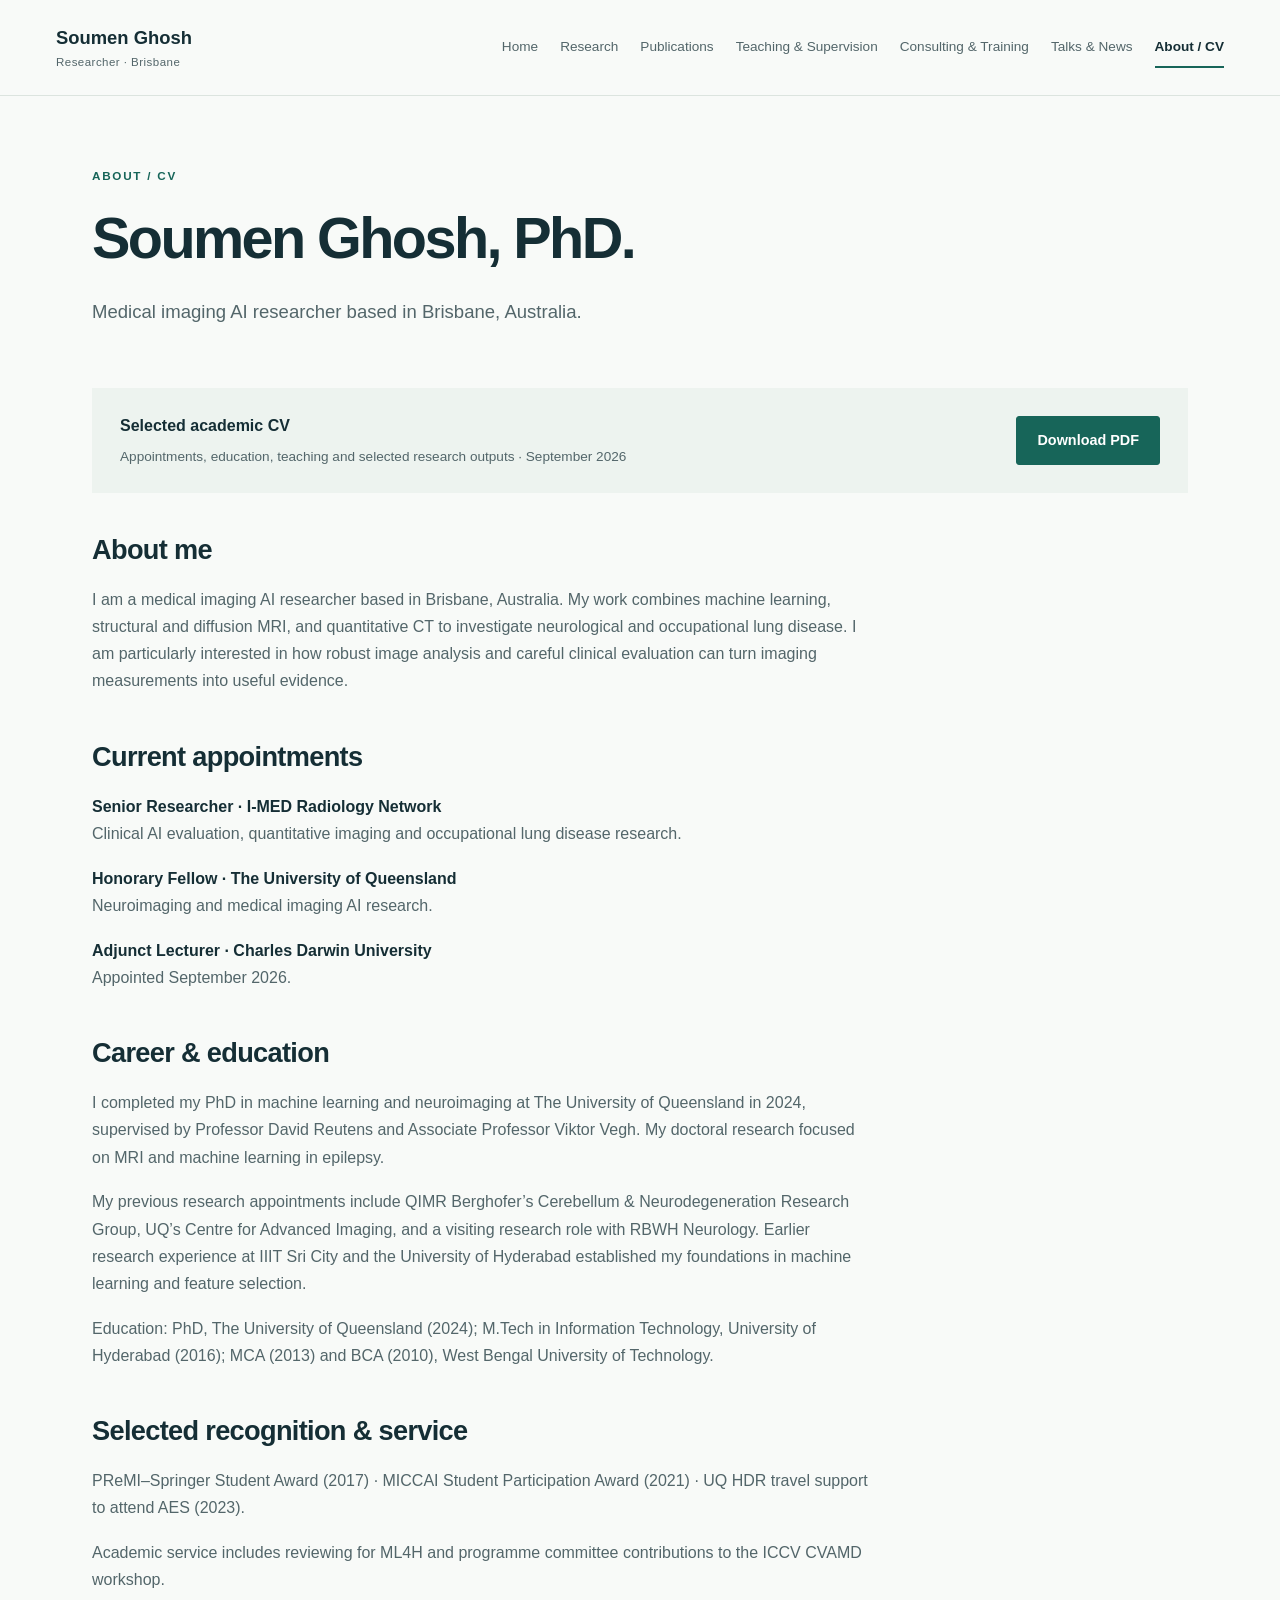
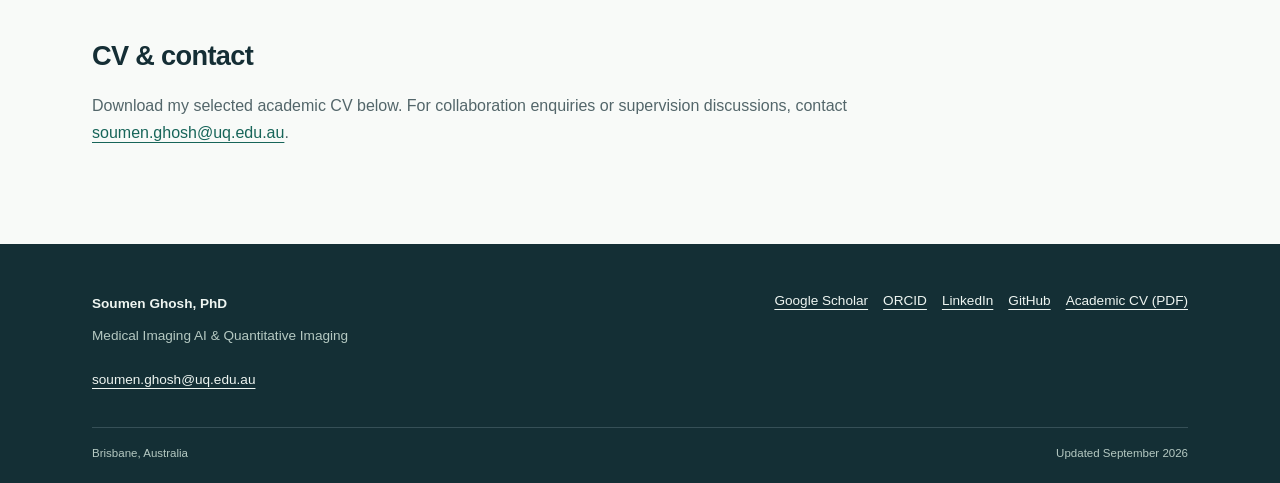
==== about.html @ dd14fb52 "Add consulting and training page with Clinical AI course enquiries" ====
<!doctype html><html lang="en"><head><meta charset="utf-8"><meta name="viewport" content="width=device-width,initial-scale=1"><title>About / CV | Soumen Ghosh</title><meta name="description" content="Biography, academic appointments, education and downloadable CV for Soumen Ghosh."><meta name="theme-color" content="#123c43"><meta property="og:title" content="About / CV | Soumen Ghosh"><meta property="og:description" content="Biography, academic appointments, education and downloadable CV for Soumen Ghosh."><meta property="og:type" content="website"><link rel="icon" href="assets/favicon.svg" type="image/svg+xml"><link rel="stylesheet" href="assets/site.css"><script src="assets/site.js" defer></script></head><body><a class="skip" href="#main">Skip to content</a><header class="site-header"><div class="nav-wrap"><a class="wordmark" href="index.html">Soumen Ghosh<span>Researcher · Brisbane</span></a><button class="menu-toggle" aria-expanded="false" aria-controls="navigation">Menu <span aria-hidden="true">☰</span></button><nav id="navigation" aria-label="Main navigation"><a href="index.html">Home</a><a href="research.html">Research</a><a href="publications.html">Publications</a><a href="teaching.html">Teaching & Supervision</a><a href="consulting.html">Consulting & Training</a><a href="news.html">Talks & News</a><a href="about.html" aria-current="page">About / CV</a></nav></div></header><main id="main"><div class="page-heading"><p class="eyebrow">About / CV</p><h1>Soumen Ghosh, PhD.</h1><p class="lede">Medical imaging AI researcher based in Brisbane, Australia.</p></div><div class="cv-banner"><div><strong>Selected academic CV</strong><p>Appointments, education, teaching and selected research outputs · September 2026</p></div><a class="button primary" href="assets/Soumen_Ghosh_CV.pdf">Download PDF</a></div><div class="prose standalone"><h2>About me</h2>
<p>I am a medical imaging AI researcher based in Brisbane, Australia. My work combines machine learning, structural and diffusion MRI, and quantitative CT to investigate neurological and occupational lung disease. I am particularly interested in how robust image analysis and careful clinical evaluation can turn imaging measurements into useful evidence.</p>
<h2>Current appointments</h2>
<p><strong>Senior Researcher · I-MED Radiology Network</strong><br>Clinical AI evaluation, quantitative imaging and occupational lung disease research.</p>
<p><strong>Honorary Fellow · The University of Queensland</strong><br>Neuroimaging and medical imaging AI research.</p>
<p><strong>Adjunct Lecturer · Charles Darwin University</strong><br>Appointed September 2026.</p>
<h2>Career &amp; education</h2>
<p>I completed my PhD in machine learning and neuroimaging at The University of Queensland in 2024, supervised by Professor David Reutens and Associate Professor Viktor Vegh. My doctoral research focused on MRI and machine learning in epilepsy.</p>
<p>My previous research appointments include QIMR Berghofer’s Cerebellum &amp; Neurodegeneration Research Group, UQ’s Centre for Advanced Imaging, and a visiting research role with RBWH Neurology. Earlier research experience at IIIT Sri City and the University of Hyderabad established my foundations in machine learning and feature selection.</p>
<p>Education: PhD, The University of Queensland (2024); M.Tech in Information Technology, University of Hyderabad (2016); MCA (2013) and BCA (2010), West Bengal University of Technology.</p>
<h2>Selected recognition &amp; service</h2>
<p>PReMI–Springer Student Award (2017) · MICCAI Student Participation Award (2021) · UQ HDR travel support to attend AES (2023).</p>
<p>Academic service includes reviewing for ML4H and programme committee contributions to the ICCV CVAMD workshop.</p>
<h2>CV &amp; contact</h2>
<p>Download my selected academic CV below. For collaboration enquiries or supervision discussions, contact <a class="" href="mailto:soumen.ghosh@uq.edu.au">soumen.ghosh@uq.edu.au</a>.</p>
</div></main><footer><div class="footer-inner"><div><a class="wordmark" href="index.html">Soumen Ghosh, PhD</a><p>Medical Imaging AI &amp; Quantitative Imaging</p><a href="mailto:soumen.ghosh@uq.edu.au">soumen.ghosh@uq.edu.au</a></div><div class="footer-links"><a class="" href="https://scholar.google.co.in/citations?user=yuB4f7IAAAAJ&amp;hl=en">Google Scholar</a><a class="" href="https://orcid.org/0000-0002-8360-5309">ORCID</a><a class="" href="https://www.linkedin.com/in/soumen-ghosh-aaa58ba4/">LinkedIn</a><a class="" href="https://github.com/soumenca">GitHub</a><a href="assets/Soumen_Ghosh_CV.pdf">Academic CV (PDF)</a></div></div><div class="footer-bottom">Brisbane, Australia<span>Updated September 2026</span></div></footer></body></html>
---- assets/site.css ----
:root{--ink:#152e35;--muted:#53666a;--teal:#176559;--paper:#f8faf8;--line:#dce4df;--tint:#edf3ef}*{box-sizing:border-box}html{scroll-behavior:smooth;scroll-padding-top:115px}body{margin:0;font:16px/1.7 -apple-system,BlinkMacSystemFont,"Segoe UI",Arial,sans-serif;color:var(--ink);background:var(--paper)}a{color:var(--teal);text-underline-offset:4px}a:hover{color:#0a4039}button,input,select{font:inherit}h1,h2,h3,p{margin-top:0}h1{font-size:clamp(2.5rem,4.5vw,4.25rem);font-weight:650;letter-spacing:-.045em;line-height:1.12;margin-bottom:26px}h2{font-size:clamp(1.55rem,2.7vw,2.35rem);letter-spacing:-.025em;line-height:1.22;font-weight:600}h3{font-size:1.2rem;line-height:1.4;font-weight:600}p{margin-bottom:1.1rem}.skip{position:absolute;left:16px;top:-100px;background:white;padding:12px;z-index:20}.skip:focus{top:8px}:focus-visible{outline:3px solid #b56a22;outline-offset:5px}.site-header{background:rgba(248,250,248,.98);border-bottom:1px solid var(--line);position:sticky;top:0;z-index:10}.nav-wrap{max-width:1240px;margin:auto;padding:22px 36px;display:flex;align-items:center;justify-content:space-between;gap:24px}.wordmark{text-decoration:none;color:var(--ink);font-weight:650;font-size:1.15rem;white-space:nowrap}.wordmark span{display:block;font-size:.72rem;letter-spacing:.04em;font-weight:400;color:var(--muted)}nav{display:flex;gap:22px}nav a{font-size:.85rem;text-decoration:none;color:var(--muted);padding:8px 0}nav a[aria-current]{color:var(--ink);border-bottom:2px solid var(--teal);font-weight:650}.menu-toggle{display:none}main{max-width:1168px;margin:auto;padding:0 36px}.hero{display:grid;grid-template-columns:minmax(0,1fr) 240px;gap:70px;align-items:center;padding:85px 0 64px}.hero h1{font-size:clamp(2.5rem,4.1vw,3.75rem)}.hero h1 span{color:var(--teal)}.eyebrow{text-transform:uppercase;letter-spacing:.15em;font-size:.73rem;font-weight:650;color:var(--teal);margin-bottom:20px}.lede{font-size:1.16rem;line-height:1.75;color:var(--muted);max-width:760px}.profile img{display:block;width:240px;height:260px;object-fit:cover;border-radius:3px;background:var(--tint)}.profile p{font-size:.82rem;color:var(--muted);margin:14px 0 0}.profile a{font-size:.85rem}.button-row{display:flex;gap:12px;flex-wrap:wrap;margin-top:28px}.button{display:inline-flex;align-items:center;justify-content:center;padding:11px 20px;border-radius:3px;font-weight:600;font-size:.9rem;text-decoration:none;border:1px solid var(--teal);text-align:center}.primary{background:var(--teal);color:white}.primary:hover{color:white;background:#114d44}.secondary{background:transparent}.affiliations{display:grid;grid-template-columns:repeat(3,1fr);border-block:1px solid var(--line);padding:26px 0;gap:30px}.affiliations span{display:block;font-size:.77rem;color:var(--muted);margin-bottom:4px}.affiliations strong{font-size:.92rem;font-weight:600}.section{padding:70px 0;border-bottom:1px solid var(--line)}.section-top h2{max-width:600px;margin-bottom:35px}.theme-grid{display:grid;grid-template-columns:repeat(3,1fr);gap:22px}.theme-card{display:flex;flex-direction:column;text-decoration:none;color:var(--ink);padding:25px;background:white;border:1px solid var(--line);border-top:3px solid var(--teal);transition:transform .15s}.theme-card:hover{transform:translateY(-3px)}.number{font-size:.8rem;color:var(--teal);margin-bottom:25px}.theme-card p{font-size:.92rem;color:var(--muted)}.card-link{margin-top:auto;font-size:.82rem;color:var(--teal);padding-top:15px;display:flex;justify-content:space-between}.split{display:grid;grid-template-columns:1fr 1.25fr;gap:80px}.text-link{font-size:.9rem;font-weight:600}.news-list article{border-bottom:1px solid var(--line);padding:0 0 23px;margin-bottom:24px}.news-list article:last-child{border:0;margin:0}.news-list time,.pub-type{font-size:.73rem;color:var(--teal);letter-spacing:.04em}.news-list h3{margin:7px 0 10px}.news-list p{font-size:.93rem;color:var(--muted)}.collaboration{margin:60px 0 80px;background:var(--tint);padding:45px}.collaboration p:not(.eyebrow){max-width:730px;color:var(--muted)}footer{background:#142f35;color:#d8e2df;padding:45px 36px 20px}footer a,footer .wordmark{color:#eef5f1}footer a:hover{color:white}.footer-inner,.footer-bottom{max-width:1096px;margin:auto;display:flex;justify-content:space-between;gap:30px}.footer-inner p{font-size:.85rem;margin-top:8px;color:#b5c9c2}.footer-inner a{font-size:.85rem}.footer-links{display:flex;gap:15px;flex-wrap:wrap;align-content:start;max-width:430px}.footer-bottom{margin-top:35px;padding-top:16px;border-top:1px solid #365057;font-size:.72rem;color:#b5c9c2}.page-heading{padding:70px 0 42px;max-width:850px}.reading-layout{display:grid;grid-template-columns:220px 1fr;gap:60px;padding-bottom:75px}.section-nav{display:flex;flex-direction:column;gap:20px;border-top:1px solid var(--line);padding-top:24px;align-self:start}.section-nav a{font-size:.9rem}.prose{max-width:780px}.prose h2{font-size:1.7rem;margin-top:45px;margin-bottom:20px}.prose h2:first-child{margin-top:0}.prose h3{margin-top:28px}.prose p{color:var(--muted)}.prose strong{color:var(--ink);font-weight:600}.prose ul{padding-left:22px}.standalone{padding-bottom:80px}.news-prose p{padding:17px 0 23px;border-bottom:1px solid var(--line)}.news-prose p strong{display:inline-block;margin-bottom:7px}.cv-banner{padding:24px 28px;background:var(--tint);display:flex;justify-content:space-between;gap:25px;align-items:center;margin-bottom:40px}.cv-banner p{margin:6px 0 0;color:var(--muted);font-size:.85rem}.cv-banner .button{flex-shrink:0}.filters{display:grid;grid-template-columns:1.6fr 1fr;gap:20px;background:var(--tint);padding:22px;margin-bottom:20px}.filters label{font-size:.8rem;font-weight:600}.filters input,.filters select{display:block;width:100%;padding:11px 12px;margin-top:7px;border:1px solid #9cafaa;border-radius:2px;background:white;color:var(--ink)}#result-count{font-size:.8rem;color:var(--muted)}.publications{padding-bottom:65px}.publication{padding:25px 0;border-bottom:1px solid var(--line)}.publication h2{font-size:1.15rem;line-height:1.5;max-width:950px;margin-bottom:10px;letter-spacing:-.005em}.publication p{font-size:.92rem;margin:5px 0;color:var(--muted)}.publication .pub-type{color:var(--teal);font-size:.73rem;margin-bottom:12px}.publication .text-link{display:inline-block;margin-top:8px}[hidden]{display:none!important}@media(max-width:1000px){nav{gap:13px}nav a{font-size:.77rem}.hero{gap:35px}.nav-wrap{padding-inline:24px}}@media(max-width:800px){.nav-wrap{flex-wrap:wrap;padding:16px 22px}.menu-toggle{display:block;border:1px solid var(--line);background:transparent;color:var(--ink);padding:7px 11px;font-size:.85rem;border-radius:3px}nav{display:none;width:100%;flex-direction:column;gap:3px;padding-bottom:10px}nav.open{display:flex}nav a{font-size:.95rem;padding:9px}nav a[aria-current]{border:0;background:var(--tint)}main{padding-inline:24px}.hero{grid-template-columns:1fr 160px;gap:25px;padding:50px 0}.profile img{width:160px;height:180px}.hero h1{font-size:2.6rem}.theme-grid{grid-template-columns:1fr}.theme-card{padding:24px}.number{margin-bottom:12px}.split{gap:35px;grid-template-columns:1fr}.reading-layout{grid-template-columns:1fr;gap:35px}.section-nav{gap:12px}.affiliations{gap:15px}.footer-inner{flex-direction:column}.page-heading{padding-top:45px}}@media(max-width:550px){.hero{grid-template-columns:1fr;gap:30px}.hero h1{font-size:2.5rem}.profile{display:flex;align-items:center;gap:18px;flex-wrap:wrap}.profile img{width:86px;height:100px}.profile p{margin:0}.profile a{margin-left:auto}.affiliations{grid-template-columns:1fr;padding:22px 0;gap:19px}.section{padding:45px 0}.collaboration{padding:27px;margin:38px 0 50px}.filters{grid-template-columns:1fr;padding:18px}.cv-banner{align-items:start;flex-direction:column;padding:22px}.footer-bottom{flex-direction:column;gap:5px}.lede{font-size:1.05rem}.button{padding:11px 16px}.page-heading h1{font-size:2.55rem}}@media(prefers-reduced-motion:reduce){html{scroll-behavior:auto}*{transition:none!important}}

@media(max-width:800px){nav{display:flex}.js nav{display:none}.js nav.open{display:flex}.menu-toggle{display:none}.js .menu-toggle{display:block}}

/* Compact homepage spacing while preserving comfortable reading and touch targets. */
.home .hero{gap:44px;padding:40px 0 32px}
.home .hero h1{margin-bottom:18px}
.home .eyebrow{margin-bottom:12px}
.home .hero .lede{line-height:1.6;margin-bottom:0}
.home .button-row{margin-top:20px}
.home .affiliations{padding:18px 0}
.home .section{padding:36px 0}
.home .section-top h2{max-width:none;margin-bottom:24px}
.home .theme-grid{gap:18px}
.home .theme-card{padding:20px}
.home .number{margin-bottom:12px}
.home .theme-card h3{margin-bottom:12px}
.home .theme-card p{margin-bottom:12px}
.home .card-link{padding-top:6px}
.home .split{grid-template-columns:1fr 1.7fr;gap:36px}
.home .news-list article{padding-bottom:16px;margin-bottom:16px}
.home .news-list article:last-child{padding-bottom:0;margin-bottom:0}
.home .news-list p:last-child{margin-bottom:0}
.home .collaboration{margin:32px 0 40px;padding:28px 32px}
.home .collaboration h2{margin-bottom:14px}
.home .collaboration p:not(.eyebrow){max-width:850px;margin-bottom:0}
@media(max-width:800px){.home .hero{gap:24px;padding:32px 0}.home .split{grid-template-columns:1fr;gap:20px}.home .section{padding:30px 0}}
@media(max-width:550px){.home .hero{gap:22px;padding:28px 0}.home .hero h1{font-size:2.2rem}.home .affiliations{gap:14px}.home .collaboration{padding:24px;margin:26px 0 32px}}

.home .profile img{object-position:center 20%}

/* Consulting and training: concise offers and a separate course enquiry. */
.service-grid{display:grid;grid-template-columns:repeat(3,minmax(0,1fr));gap:20px}
.service-card{background:white;border:1px solid var(--line);border-top:3px solid var(--teal);padding:24px}
.service-card h2{font-size:1.45rem;margin-bottom:14px}
.service-card p,.service-card li{font-size:.94rem;color:var(--muted)}
.service-card .service-audience{font-size:.78rem;color:var(--teal);margin-bottom:12px}
.service-card ul{padding-left:19px;margin:0}
.service-card li+li{margin-top:9px}
.course-panel{margin-top:30px;padding:28px 32px;background:var(--tint);display:grid;grid-template-columns:minmax(0,1fr) auto;gap:30px;align-items:center}
.status-label{display:inline-block;font-size:.75rem;font-weight:600;border:1px solid #aac5b8;border-radius:3px;padding:3px 9px;color:var(--teal);margin-bottom:12px}
.course-panel h2{font-size:1.9rem;margin-bottom:14px}
.course-panel p:not(.status-label){color:var(--muted);max-width:720px}
.course-panel p:last-child{margin-bottom:0}
.consulting-contact{padding:36px 0 44px;max-width:800px}
.consulting-contact h2{font-size:1.8rem;margin-bottom:16px}
.consulting-contact .eyebrow{margin-bottom:12px}
.consulting-contact p{color:var(--muted)}
.consulting-contact .button-row{align-items:center;gap:20px;margin-top:22px}
.contact-email{margin-top:16px;font-size:.9rem;overflow-wrap:anywhere}
@media(max-width:1100px){.nav-wrap{flex-wrap:wrap;padding:16px 22px}.menu-toggle{display:none;border:1px solid var(--line);background:transparent;color:var(--ink);padding:7px 11px;font-size:.85rem;border-radius:3px}.js .menu-toggle{display:block}nav{display:flex;width:100%;flex-direction:column;gap:3px;padding-bottom:10px}.js nav{display:none}.js nav.open{display:flex}nav a{font-size:.95rem;padding:9px}nav a[aria-current]{border:0;background:var(--tint)}}
@media(max-width:900px){.service-grid{grid-template-columns:1fr}.course-panel{grid-template-columns:1fr;gap:22px}}
@media(max-width:550px){.service-card{padding:22px}.course-panel{padding:24px}.course-action .button{width:100%}}
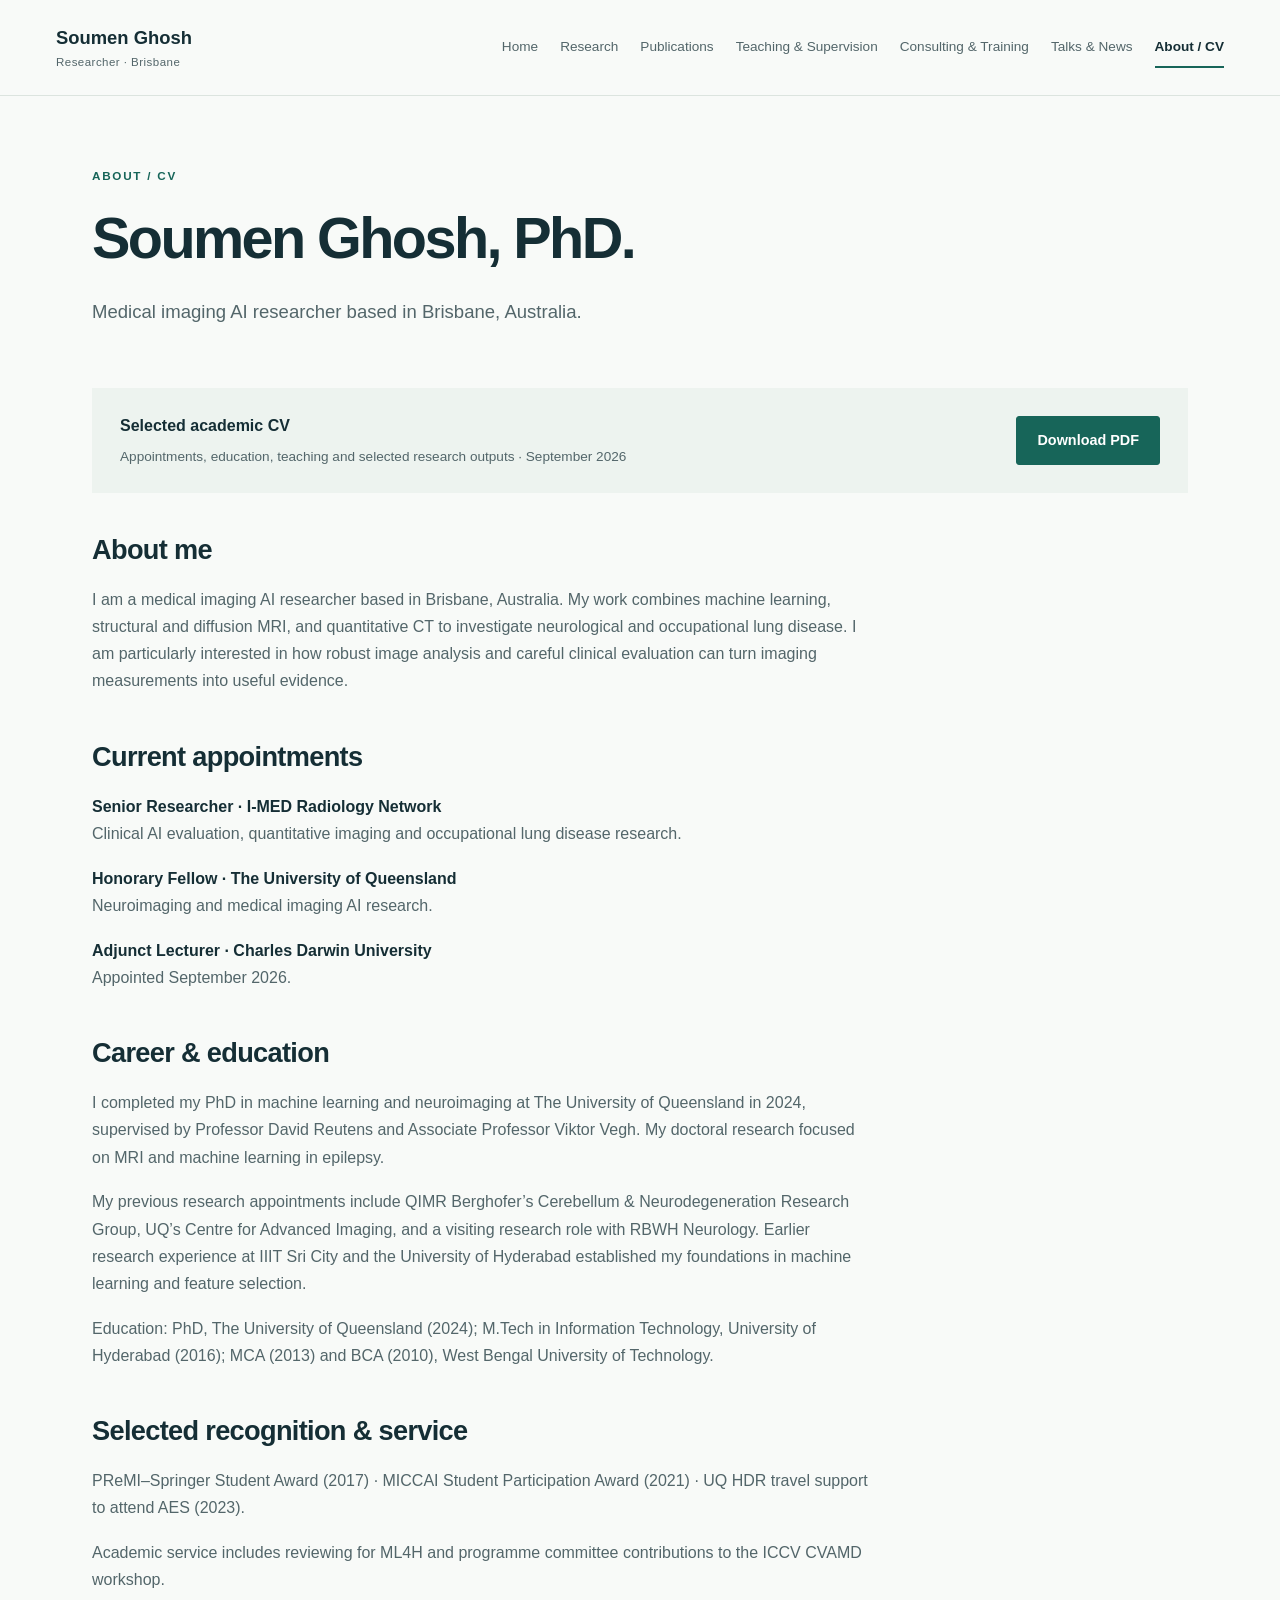
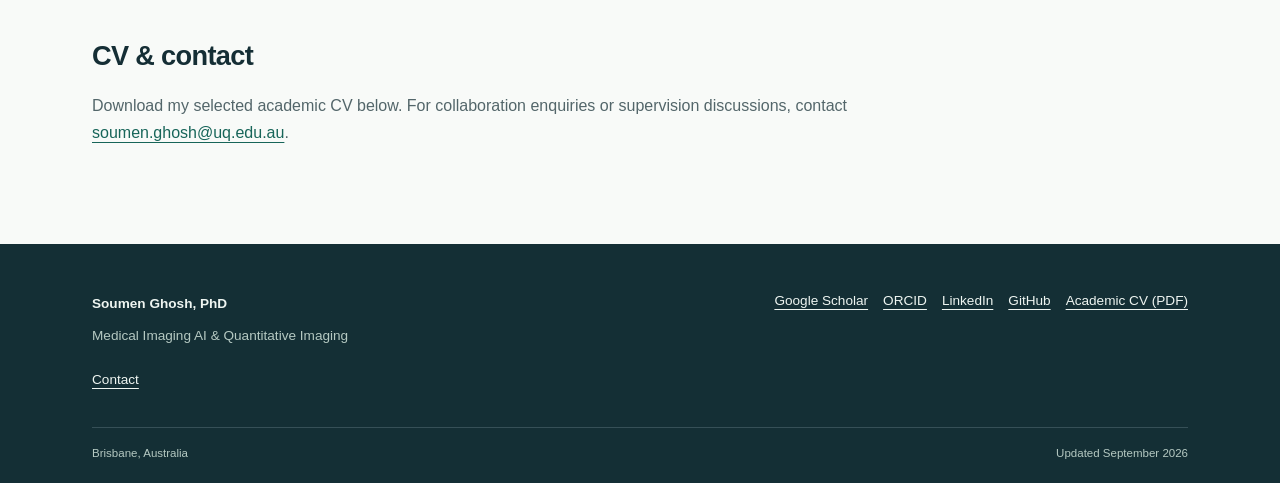
==== commit abe4d0b8: "Remove overlapping research section and consolidate contact details" ====
--- a/about.html
+++ b/about.html
@@ -1,4 +1,4 @@
-<!doctype html><html lang="en"><head><meta charset="utf-8"><meta name="viewport" content="width=device-width,initial-scale=1"><title>About / CV | Soumen Ghosh</title><meta name="description" content="Biography, academic appointments, education and downloadable CV for Soumen Ghosh."><meta name="theme-color" content="#123c43"><meta property="og:title" content="About / CV | Soumen Ghosh"><meta property="og:description" content="Biography, academic appointments, education and downloadable CV for Soumen Ghosh."><meta property="og:type" content="website"><link rel="icon" href="assets/favicon.svg" type="image/svg+xml"><link rel="stylesheet" href="assets/site.css"><script src="assets/site.js" defer></script></head><body><a class="skip" href="#main">Skip to content</a><header class="site-header"><div class="nav-wrap"><a class="wordmark" href="index.html">Soumen Ghosh<span>Researcher · Brisbane</span></a><button class="menu-toggle" aria-expanded="false" aria-controls="navigation">Menu <span aria-hidden="true">☰</span></button><nav id="navigation" aria-label="Main navigation"><a href="index.html">Home</a><a href="research.html">Research</a><a href="publications.html">Publications</a><a href="teaching.html">Teaching & Supervision</a><a href="consulting.html">Consulting & Training</a><a href="news.html">Talks & News</a><a href="about.html" aria-current="page">About / CV</a></nav></div></header><main id="main"><div class="page-heading"><p class="eyebrow">About / CV</p><h1>Soumen Ghosh, PhD.</h1><p class="lede">Medical imaging AI researcher based in Brisbane, Australia.</p></div><div class="cv-banner"><div><strong>Selected academic CV</strong><p>Appointments, education, teaching and selected research outputs · September 2026</p></div><a class="button primary" href="assets/Soumen_Ghosh_CV.pdf">Download PDF</a></div><div class="prose standalone"><h2>About me</h2>
+<!doctype html><html lang="en"><head><meta charset="utf-8"><meta name="viewport" content="width=device-width,initial-scale=1"><title>About / CV | Soumen Ghosh</title><meta name="description" content="Biography, academic appointments, education and downloadable CV for Soumen Ghosh."><meta name="theme-color" content="#123c43"><meta property="og:title" content="About / CV | Soumen Ghosh"><meta property="og:description" content="Biography, academic appointments, education and downloadable CV for Soumen Ghosh."><meta property="og:type" content="website"><link rel="icon" href="assets/favicon.svg" type="image/svg+xml"><link rel="stylesheet" href="assets/site.css?v=7b46a8c0fb90"><script src="assets/site.js" defer></script></head><body><a class="skip" href="#main">Skip to content</a><header class="site-header"><div class="nav-wrap"><a class="wordmark" href="index.html">Soumen Ghosh<span>Researcher · Brisbane</span></a><button class="menu-toggle" aria-expanded="false" aria-controls="navigation">Menu <span aria-hidden="true">☰</span></button><nav id="navigation" aria-label="Main navigation"><a href="index.html">Home</a><a href="research.html">Research</a><a href="publications.html">Publications</a><a href="teaching.html">Teaching & Supervision</a><a href="consulting.html">Consulting & Training</a><a href="news.html">Talks & News</a><a href="about.html" aria-current="page">About / CV</a></nav></div></header><main id="main"><div class="page-heading"><p class="eyebrow">About / CV</p><h1>Soumen Ghosh, PhD.</h1><p class="lede">Medical imaging AI researcher based in Brisbane, Australia.</p></div><div class="cv-banner"><div><strong>Selected academic CV</strong><p>Appointments, education, teaching and selected research outputs · September 2026</p></div><a class="button primary" href="assets/Soumen_Ghosh_CV.pdf">Download PDF</a></div><div class="prose standalone"><h2>About me</h2>
 <p>I am a medical imaging AI researcher based in Brisbane, Australia. My work combines machine learning, structural and diffusion MRI, and quantitative CT to investigate neurological and occupational lung disease. I am particularly interested in how robust image analysis and careful clinical evaluation can turn imaging measurements into useful evidence.</p>
 <h2>Current appointments</h2>
 <p><strong>Senior Researcher · I-MED Radiology Network</strong><br>Clinical AI evaluation, quantitative imaging and occupational lung disease research.</p>
@@ -11,6 +11,6 @@
 <h2>Selected recognition &amp; service</h2>
 <p>PReMI–Springer Student Award (2017) · MICCAI Student Participation Award (2021) · UQ HDR travel support to attend AES (2023).</p>
 <p>Academic service includes reviewing for ML4H and programme committee contributions to the ICCV CVAMD workshop.</p>
-<h2>CV &amp; contact</h2>
+<h2 id="contact">CV &amp; contact</h2>
 <p>Download my selected academic CV below. For collaboration enquiries or supervision discussions, contact <a class="" href="mailto:soumen.ghosh@uq.edu.au">soumen.ghosh@uq.edu.au</a>.</p>
-</div></main><footer><div class="footer-inner"><div><a class="wordmark" href="index.html">Soumen Ghosh, PhD</a><p>Medical Imaging AI &amp; Quantitative Imaging</p><a href="mailto:soumen.ghosh@uq.edu.au">soumen.ghosh@uq.edu.au</a></div><div class="footer-links"><a class="" href="https://scholar.google.co.in/citations?user=yuB4f7IAAAAJ&amp;hl=en">Google Scholar</a><a class="" href="https://orcid.org/0000-0002-8360-5309">ORCID</a><a class="" href="https://www.linkedin.com/in/soumen-ghosh-aaa58ba4/">LinkedIn</a><a class="" href="https://github.com/soumenca">GitHub</a><a href="assets/Soumen_Ghosh_CV.pdf">Academic CV (PDF)</a></div></div><div class="footer-bottom">Brisbane, Australia<span>Updated September 2026</span></div></footer></body></html>+</div></main><footer><div class="footer-inner"><div><a class="wordmark" href="index.html">Soumen Ghosh, PhD</a><p>Medical Imaging AI &amp; Quantitative Imaging</p><a href="about.html#contact">Contact</a></div><div class="footer-links"><a class="" href="https://scholar.google.co.in/citations?user=yuB4f7IAAAAJ&amp;hl=en">Google Scholar</a><a class="" href="https://orcid.org/0000-0002-8360-5309">ORCID</a><a class="" href="https://www.linkedin.com/in/soumen-ghosh-aaa58ba4/">LinkedIn</a><a class="" href="https://github.com/soumenca">GitHub</a><a href="assets/Soumen_Ghosh_CV.pdf">Academic CV (PDF)</a></div></div><div class="footer-bottom">Brisbane, Australia<span>Updated September 2026</span></div></footer></body></html>
--- a/assets/site.css
+++ b/assets/site.css
@@ -29,25 +29,76 @@
 
 .home .profile img{object-position:center 20%}
 
-/* Consulting and training: concise offers and a separate course enquiry. */
-.service-grid{display:grid;grid-template-columns:repeat(3,minmax(0,1fr));gap:20px}
-.service-card{background:white;border:1px solid var(--line);border-top:3px solid var(--teal);padding:24px}
-.service-card h2{font-size:1.45rem;margin-bottom:14px}
-.service-card p,.service-card li{font-size:.94rem;color:var(--muted)}
-.service-card .service-audience{font-size:.78rem;color:var(--teal);margin-bottom:12px}
-.service-card ul{padding-left:19px;margin:0}
-.service-card li+li{margin-top:9px}
-.course-panel{margin-top:30px;padding:28px 32px;background:var(--tint);display:grid;grid-template-columns:minmax(0,1fr) auto;gap:30px;align-items:center}
-.status-label{display:inline-block;font-size:.75rem;font-weight:600;border:1px solid #aac5b8;border-radius:3px;padding:3px 9px;color:var(--teal);margin-bottom:12px}
-.course-panel h2{font-size:1.9rem;margin-bottom:14px}
-.course-panel p:not(.status-label){color:var(--muted);max-width:720px}
+@media(max-width:1100px){.nav-wrap{flex-wrap:wrap;padding:16px 22px}.menu-toggle{display:none;border:1px solid var(--line);background:transparent;color:var(--ink);padding:7px 11px;font-size:.85rem;border-radius:3px}.js .menu-toggle{display:block}nav{display:flex;width:100%;flex-direction:column;gap:3px;padding-bottom:10px}.js nav{display:none}.js nav.open{display:flex}nav a{font-size:.95rem;padding:9px}nav a[aria-current]{border:0;background:var(--tint)}}
+
+/* Research capabilities and project areas. */
+.research-page .page-heading{padding:40px 0 30px;max-width:920px}
+.research-page .page-heading .lede{max-width:900px;margin-bottom:0}
+.research-delivery{padding:30px;background:var(--tint);border:1px solid var(--line);border-radius:8px;margin-bottom:8px}
+.delivery-heading{display:grid;grid-template-columns:minmax(0,1fr) minmax(0,2fr);gap:36px;align-items:start;margin-bottom:26px}
+.research-delivery h2,.research-projects>h2{font-size:1.9rem;margin-bottom:16px}
+.delivery-heading h2{max-width:300px;line-height:1.2;margin:0}
+.delivery-intro{color:var(--muted);font-size:.94rem;line-height:1.7;margin:0}
+.research-capabilities{display:grid;grid-template-columns:repeat(3,minmax(0,1fr));gap:16px}
+.research-capability{background:white;border:1px solid var(--line);border-top:3px solid var(--teal);border-radius:5px;padding:22px}
+.capability-number{display:flex;align-items:center;justify-content:center;width:34px;height:34px;border-radius:50%;background:var(--tint);color:var(--teal);font-size:.76rem;font-weight:650;letter-spacing:.04em;margin-bottom:16px}
+.research-capability h3{font-size:1.07rem;line-height:1.4;margin:0 0 12px}
+.research-capability p{font-size:.9rem;line-height:1.65;color:var(--muted);margin:0}
+.research-projects{padding-top:32px}
+.research-projects>h2{margin-bottom:28px}
+.research-projects .prose h3{font-size:1.7rem;line-height:1.3;letter-spacing:-.025em;margin:40px 0 20px}
+.research-projects .prose h3:first-child{margin-top:0}
+.research-projects .prose h4{font-size:1.2rem;line-height:1.4;font-weight:600;margin:28px 0 16px}
+@media(max-width:900px){.delivery-heading{grid-template-columns:1fr;gap:16px}.delivery-heading h2{max-width:none}.research-capabilities{grid-template-columns:repeat(2,minmax(0,1fr))}}
+@media(max-width:600px){.research-page .page-heading{padding:30px 0 24px}.research-delivery{padding:20px 16px}.research-capabilities{grid-template-columns:1fr;gap:14px}.research-capability{padding:20px}.capability-number{margin-bottom:12px}.research-delivery h2,.research-projects>h2{font-size:1.65rem}}
+
+/* Client-focused consulting page. */
+.consulting-hero{display:grid;grid-template-columns:minmax(0,1fr) 244px;align-items:center;gap:64px;padding:44px 0 36px;border-bottom:1px solid var(--line)}
+.consulting-hero h1{text-wrap:balance;font-size:clamp(2.35rem,4vw,3.65rem);max-width:740px;margin-bottom:20px}
+.consulting-page .eyebrow{margin-bottom:12px}
+.consulting-hero .lede{font-size:1.08rem;line-height:1.65;margin-bottom:0}
+.consulting-hero .button-row{align-items:center;gap:22px;margin-top:24px}
+.hero-note{font-size:.78rem;color:var(--muted);margin:16px 0 0}
+.consultant-profile{background:white;border:1px solid var(--line);border-radius:6px;overflow:hidden}
+.consultant-profile img{display:block;width:100%;height:208px;object-fit:cover;object-position:center 14%}
+.consultant-profile>div{padding:16px 18px}
+.consultant-profile strong{font-size:1rem}
+.consultant-profile p{font-size:.8rem;line-height:1.5;color:var(--muted);margin:6px 0 10px}
+.consultant-profile a{font-size:.8rem}
+.consulting-services{padding-top:32px}
+.consulting-section-heading h2{font-size:1.9rem;margin-bottom:12px}
+.consulting-section-heading>p:last-child{color:var(--muted);max-width:760px;margin-bottom:24px}
+.service-grid{display:grid;grid-template-columns:repeat(3,minmax(0,1fr));gap:18px}
+.service-card{display:flex;flex-direction:column;background:white;border:1px solid var(--line);border-top:3px solid var(--teal);border-radius:4px;padding:22px}
+.service-card h3{font-size:1.3rem;letter-spacing:-.02em;line-height:1.3;margin-bottom:14px}
+.service-card p,.service-card li{font-size:.9rem;line-height:1.6;color:var(--muted)}
+.service-card .service-audience{font-size:.73rem;color:var(--teal);font-weight:600;margin-bottom:10px}
+.service-card ul{padding-left:18px;margin:0 0 20px}
+.service-card li+li{margin-top:8px}
+.service-deliverable{margin-top:auto;border-top:1px solid var(--line);padding-top:16px}
+.service-deliverable h4{font-size:.78rem;margin:0 0 8px}
+.service-deliverable p{margin-bottom:20px}
+.service-cta{font-size:.84rem;align-self:start}
+.engagement-process{padding:34px 0;border-bottom:1px solid var(--line)}
+.engagement-process h2{font-size:1.65rem;margin-bottom:22px}
+.engagement-process ol{display:grid;grid-template-columns:repeat(3,minmax(0,1fr));gap:28px;list-style:none;margin:0;padding:0}
+.engagement-process li{display:flex;gap:12px}
+.step-number{color:var(--teal);font-size:.8rem;font-weight:650;padding-top:3px}
+.engagement-process h3{font-size:1rem;margin-bottom:8px}
+.engagement-process p{color:var(--muted);font-size:.88rem;line-height:1.6;margin-bottom:0}
+.course-panel{margin-top:32px;padding:26px 30px;background:var(--tint);border:1px solid var(--line);border-radius:6px;display:grid;grid-template-columns:minmax(0,1fr) auto;gap:32px;align-items:center}
+.status-label{display:inline-block;font-size:.72rem;font-weight:600;border:1px solid #c5b68e;border-radius:3px;background:#fff8e9;padding:3px 9px;color:#685327;margin-bottom:12px}
+.course-panel h2{font-size:1.65rem;margin-bottom:12px}
+.course-panel p:not(.status-label){font-size:.94rem;color:var(--muted);max-width:720px}
 .course-panel p:last-child{margin-bottom:0}
-.consulting-contact{padding:36px 0 44px;max-width:800px}
-.consulting-contact h2{font-size:1.8rem;margin-bottom:16px}
-.consulting-contact .eyebrow{margin-bottom:12px}
-.consulting-contact p{color:var(--muted)}
-.consulting-contact .button-row{align-items:center;gap:20px;margin-top:22px}
-.contact-email{margin-top:16px;font-size:.9rem;overflow-wrap:anywhere}
-@media(max-width:1100px){.nav-wrap{flex-wrap:wrap;padding:16px 22px}.menu-toggle{display:none;border:1px solid var(--line);background:transparent;color:var(--ink);padding:7px 11px;font-size:.85rem;border-radius:3px}.js .menu-toggle{display:block}nav{display:flex;width:100%;flex-direction:column;gap:3px;padding-bottom:10px}.js nav{display:none}.js nav.open{display:flex}nav a{font-size:.95rem;padding:9px}nav a[aria-current]{border:0;background:var(--tint)}}
-@media(max-width:900px){.service-grid{grid-template-columns:1fr}.course-panel{grid-template-columns:1fr;gap:22px}}
-@media(max-width:550px){.service-card{padding:22px}.course-panel{padding:24px}.course-action .button{width:100%}}
+.consulting-contact{display:grid;grid-template-columns:minmax(0,1fr) auto;gap:36px;align-items:center;margin:32px 0 40px;padding:30px;background:#142f35;border-radius:6px;color:white}
+.consulting-contact h2{font-size:1.8rem;margin-bottom:14px}
+.consulting-contact .eyebrow{color:#add6c4}
+.consulting-contact p{color:#d8e2df;font-size:.94rem;max-width:620px}
+.consulting-contact>div>p:last-child{margin-bottom:0}
+.consulting-contact .button{background:#d6eddf;border-color:#d6eddf;color:#123c33}
+.consulting-contact .button:hover{background:white;border-color:white}
+.consulting-contact a:not(.button){color:#edf5f0}
+.consulting-contact .email-note{font-size:.72rem;color:#b5c9c2;margin:12px 0 0}
+@media(max-width:1000px){.consulting-hero{gap:32px;grid-template-columns:minmax(0,1fr) 220px}.service-grid{grid-template-columns:1fr}.service-card{display:grid;grid-template-columns:minmax(0,1fr) minmax(0,1fr);column-gap:28px}.service-card .service-audience,.service-card h3,.service-card>p,.service-card>ul{grid-column:1}.service-deliverable{grid-column:2;grid-row:2/5;border-top:0;border-left:1px solid var(--line);padding:0 0 0 24px;margin:0}.service-cta{grid-column:2;padding-left:24px}.course-panel,.consulting-contact{grid-template-columns:1fr;gap:20px}}
+@media(max-width:650px){.consulting-hero{grid-template-columns:1fr;gap:24px;padding:30px 0}.consulting-hero h1{text-wrap:balance;font-size:2.4rem}.consultant-profile{display:flex;align-items:center}.consultant-profile img{width:105px;height:145px;flex-shrink:0}.consultant-profile>div{padding:12px 16px}.hero-note{line-height:1.6}.consulting-section-heading h2{font-size:1.65rem}.service-card{display:flex;padding:22px}.service-deliverable{border-left:0;border-top:1px solid var(--line);padding:16px 0 0}.service-cta{padding-left:0}.engagement-process ol{grid-template-columns:1fr;gap:20px}.course-panel,.consulting-contact{padding:24px}.course-action .button{width:100%}.consulting-contact h2{font-size:1.6rem}}
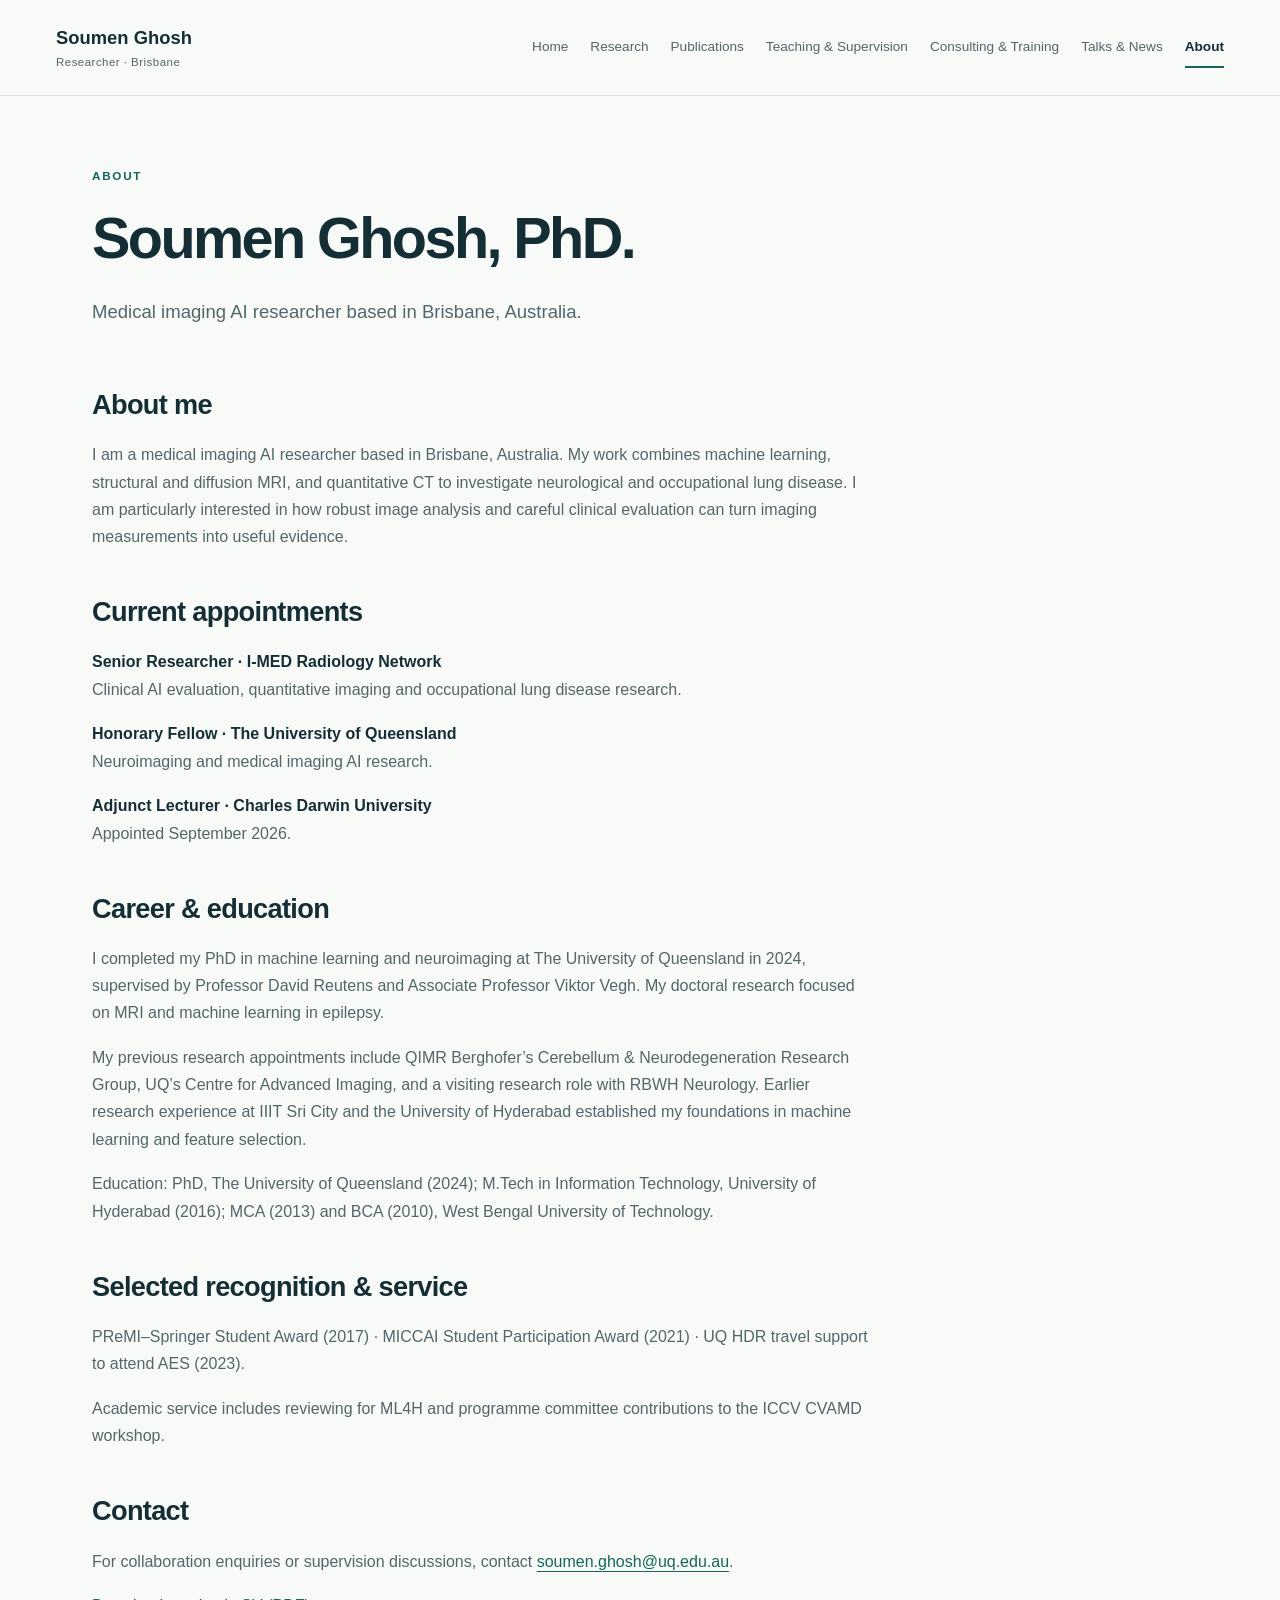
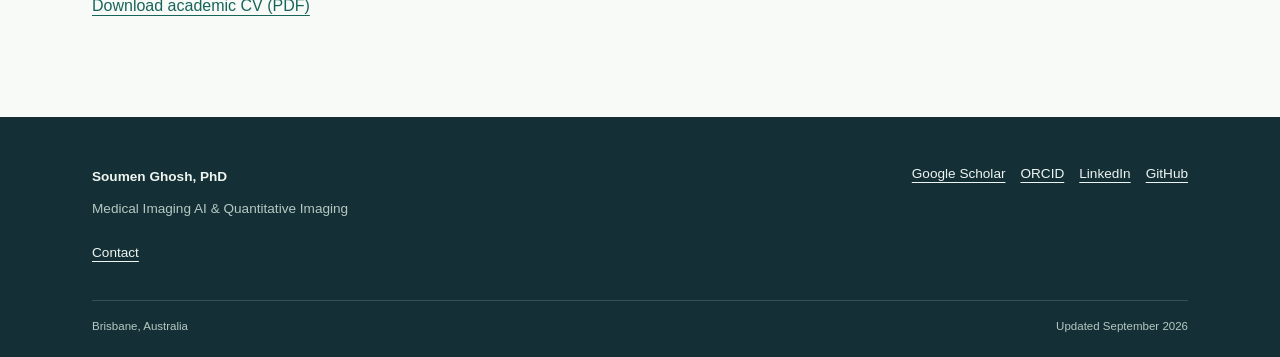
==== commit 4a9c039b: "Keep a single understated CV link on the About page" ====
--- a/about.html
+++ b/about.html
@@ -1,4 +1,4 @@
-<!doctype html><html lang="en"><head><meta charset="utf-8"><meta name="viewport" content="width=device-width,initial-scale=1"><title>About / CV | Soumen Ghosh</title><meta name="description" content="Biography, academic appointments, education and downloadable CV for Soumen Ghosh."><meta name="theme-color" content="#123c43"><meta property="og:title" content="About / CV | Soumen Ghosh"><meta property="og:description" content="Biography, academic appointments, education and downloadable CV for Soumen Ghosh."><meta property="og:type" content="website"><link rel="icon" href="assets/favicon.svg" type="image/svg+xml"><link rel="stylesheet" href="assets/site.css?v=7b46a8c0fb90"><script src="assets/site.js" defer></script></head><body><a class="skip" href="#main">Skip to content</a><header class="site-header"><div class="nav-wrap"><a class="wordmark" href="index.html">Soumen Ghosh<span>Researcher · Brisbane</span></a><button class="menu-toggle" aria-expanded="false" aria-controls="navigation">Menu <span aria-hidden="true">☰</span></button><nav id="navigation" aria-label="Main navigation"><a href="index.html">Home</a><a href="research.html">Research</a><a href="publications.html">Publications</a><a href="teaching.html">Teaching & Supervision</a><a href="consulting.html">Consulting & Training</a><a href="news.html">Talks & News</a><a href="about.html" aria-current="page">About / CV</a></nav></div></header><main id="main"><div class="page-heading"><p class="eyebrow">About / CV</p><h1>Soumen Ghosh, PhD.</h1><p class="lede">Medical imaging AI researcher based in Brisbane, Australia.</p></div><div class="cv-banner"><div><strong>Selected academic CV</strong><p>Appointments, education, teaching and selected research outputs · September 2026</p></div><a class="button primary" href="assets/Soumen_Ghosh_CV.pdf">Download PDF</a></div><div class="prose standalone"><h2>About me</h2>
+<!doctype html><html lang="en"><head><meta charset="utf-8"><meta name="viewport" content="width=device-width,initial-scale=1"><title>About | Soumen Ghosh</title><meta name="description" content="Biography, academic appointments, education and downloadable CV for Soumen Ghosh."><meta name="theme-color" content="#123c43"><meta property="og:title" content="About | Soumen Ghosh"><meta property="og:description" content="Biography, academic appointments, education and downloadable CV for Soumen Ghosh."><meta property="og:type" content="website"><link rel="icon" href="assets/favicon.svg" type="image/svg+xml"><link rel="stylesheet" href="assets/site.css?v=64add3d85b4a"><script src="assets/site.js" defer></script></head><body><a class="skip" href="#main">Skip to content</a><header class="site-header"><div class="nav-wrap"><a class="wordmark" href="index.html">Soumen Ghosh<span>Researcher · Brisbane</span></a><button class="menu-toggle" aria-expanded="false" aria-controls="navigation">Menu <span aria-hidden="true">☰</span></button><nav id="navigation" aria-label="Main navigation"><a href="index.html">Home</a><a href="research.html">Research</a><a href="publications.html">Publications</a><a href="teaching.html">Teaching & Supervision</a><a href="consulting.html">Consulting & Training</a><a href="news.html">Talks & News</a><a href="about.html" aria-current="page">About</a></nav></div></header><main id="main"><div class="page-heading"><p class="eyebrow">About</p><h1>Soumen Ghosh, PhD.</h1><p class="lede">Medical imaging AI researcher based in Brisbane, Australia.</p></div><div class="prose standalone"><h2>About me</h2>
 <p>I am a medical imaging AI researcher based in Brisbane, Australia. My work combines machine learning, structural and diffusion MRI, and quantitative CT to investigate neurological and occupational lung disease. I am particularly interested in how robust image analysis and careful clinical evaluation can turn imaging measurements into useful evidence.</p>
 <h2>Current appointments</h2>
 <p><strong>Senior Researcher · I-MED Radiology Network</strong><br>Clinical AI evaluation, quantitative imaging and occupational lung disease research.</p>
@@ -11,6 +11,7 @@
 <h2>Selected recognition &amp; service</h2>
 <p>PReMI–Springer Student Award (2017) · MICCAI Student Participation Award (2021) · UQ HDR travel support to attend AES (2023).</p>
 <p>Academic service includes reviewing for ML4H and programme committee contributions to the ICCV CVAMD workshop.</p>
-<h2 id="contact">CV &amp; contact</h2>
-<p>Download my selected academic CV below. For collaboration enquiries or supervision discussions, contact <a class="" href="mailto:soumen.ghosh@uq.edu.au">soumen.ghosh@uq.edu.au</a>.</p>
-</div></main><footer><div class="footer-inner"><div><a class="wordmark" href="index.html">Soumen Ghosh, PhD</a><p>Medical Imaging AI &amp; Quantitative Imaging</p><a href="about.html#contact">Contact</a></div><div class="footer-links"><a class="" href="https://scholar.google.co.in/citations?user=yuB4f7IAAAAJ&amp;hl=en">Google Scholar</a><a class="" href="https://orcid.org/0000-0002-8360-5309">ORCID</a><a class="" href="https://www.linkedin.com/in/soumen-ghosh-aaa58ba4/">LinkedIn</a><a class="" href="https://github.com/soumenca">GitHub</a><a href="assets/Soumen_Ghosh_CV.pdf">Academic CV (PDF)</a></div></div><div class="footer-bottom">Brisbane, Australia<span>Updated September 2026</span></div></footer></body></html>+<h2 id="contact">Contact</h2>
+<p>For collaboration enquiries or supervision discussions, contact <a class="" href="mailto:soumen.ghosh@uq.edu.au">soumen.ghosh@uq.edu.au</a>.</p>
+<p> <a class="" href="assets/Soumen_Ghosh_CV.pdf">Download academic CV (PDF)</a></p>
+</div></main><footer><div class="footer-inner"><div><a class="wordmark" href="index.html">Soumen Ghosh, PhD</a><p>Medical Imaging AI &amp; Quantitative Imaging</p><a href="about.html#contact">Contact</a></div><div class="footer-links"><a class="" href="https://scholar.google.co.in/citations?user=yuB4f7IAAAAJ&amp;hl=en">Google Scholar</a><a class="" href="https://orcid.org/0000-0002-8360-5309">ORCID</a><a class="" href="https://www.linkedin.com/in/soumen-ghosh-aaa58ba4/">LinkedIn</a><a class="" href="https://github.com/soumenca">GitHub</a></div></div><div class="footer-bottom">Brisbane, Australia<span>Updated September 2026</span></div></footer></body></html>
--- a/assets/site.css
+++ b/assets/site.css
@@ -1,4 +1,4 @@
-:root{--ink:#152e35;--muted:#53666a;--teal:#176559;--paper:#f8faf8;--line:#dce4df;--tint:#edf3ef}*{box-sizing:border-box}html{scroll-behavior:smooth;scroll-padding-top:115px}body{margin:0;font:16px/1.7 -apple-system,BlinkMacSystemFont,"Segoe UI",Arial,sans-serif;color:var(--ink);background:var(--paper)}a{color:var(--teal);text-underline-offset:4px}a:hover{color:#0a4039}button,input,select{font:inherit}h1,h2,h3,p{margin-top:0}h1{font-size:clamp(2.5rem,4.5vw,4.25rem);font-weight:650;letter-spacing:-.045em;line-height:1.12;margin-bottom:26px}h2{font-size:clamp(1.55rem,2.7vw,2.35rem);letter-spacing:-.025em;line-height:1.22;font-weight:600}h3{font-size:1.2rem;line-height:1.4;font-weight:600}p{margin-bottom:1.1rem}.skip{position:absolute;left:16px;top:-100px;background:white;padding:12px;z-index:20}.skip:focus{top:8px}:focus-visible{outline:3px solid #b56a22;outline-offset:5px}.site-header{background:rgba(248,250,248,.98);border-bottom:1px solid var(--line);position:sticky;top:0;z-index:10}.nav-wrap{max-width:1240px;margin:auto;padding:22px 36px;display:flex;align-items:center;justify-content:space-between;gap:24px}.wordmark{text-decoration:none;color:var(--ink);font-weight:650;font-size:1.15rem;white-space:nowrap}.wordmark span{display:block;font-size:.72rem;letter-spacing:.04em;font-weight:400;color:var(--muted)}nav{display:flex;gap:22px}nav a{font-size:.85rem;text-decoration:none;color:var(--muted);padding:8px 0}nav a[aria-current]{color:var(--ink);border-bottom:2px solid var(--teal);font-weight:650}.menu-toggle{display:none}main{max-width:1168px;margin:auto;padding:0 36px}.hero{display:grid;grid-template-columns:minmax(0,1fr) 240px;gap:70px;align-items:center;padding:85px 0 64px}.hero h1{font-size:clamp(2.5rem,4.1vw,3.75rem)}.hero h1 span{color:var(--teal)}.eyebrow{text-transform:uppercase;letter-spacing:.15em;font-size:.73rem;font-weight:650;color:var(--teal);margin-bottom:20px}.lede{font-size:1.16rem;line-height:1.75;color:var(--muted);max-width:760px}.profile img{display:block;width:240px;height:260px;object-fit:cover;border-radius:3px;background:var(--tint)}.profile p{font-size:.82rem;color:var(--muted);margin:14px 0 0}.profile a{font-size:.85rem}.button-row{display:flex;gap:12px;flex-wrap:wrap;margin-top:28px}.button{display:inline-flex;align-items:center;justify-content:center;padding:11px 20px;border-radius:3px;font-weight:600;font-size:.9rem;text-decoration:none;border:1px solid var(--teal);text-align:center}.primary{background:var(--teal);color:white}.primary:hover{color:white;background:#114d44}.secondary{background:transparent}.affiliations{display:grid;grid-template-columns:repeat(3,1fr);border-block:1px solid var(--line);padding:26px 0;gap:30px}.affiliations span{display:block;font-size:.77rem;color:var(--muted);margin-bottom:4px}.affiliations strong{font-size:.92rem;font-weight:600}.section{padding:70px 0;border-bottom:1px solid var(--line)}.section-top h2{max-width:600px;margin-bottom:35px}.theme-grid{display:grid;grid-template-columns:repeat(3,1fr);gap:22px}.theme-card{display:flex;flex-direction:column;text-decoration:none;color:var(--ink);padding:25px;background:white;border:1px solid var(--line);border-top:3px solid var(--teal);transition:transform .15s}.theme-card:hover{transform:translateY(-3px)}.number{font-size:.8rem;color:var(--teal);margin-bottom:25px}.theme-card p{font-size:.92rem;color:var(--muted)}.card-link{margin-top:auto;font-size:.82rem;color:var(--teal);padding-top:15px;display:flex;justify-content:space-between}.split{display:grid;grid-template-columns:1fr 1.25fr;gap:80px}.text-link{font-size:.9rem;font-weight:600}.news-list article{border-bottom:1px solid var(--line);padding:0 0 23px;margin-bottom:24px}.news-list article:last-child{border:0;margin:0}.news-list time,.pub-type{font-size:.73rem;color:var(--teal);letter-spacing:.04em}.news-list h3{margin:7px 0 10px}.news-list p{font-size:.93rem;color:var(--muted)}.collaboration{margin:60px 0 80px;background:var(--tint);padding:45px}.collaboration p:not(.eyebrow){max-width:730px;color:var(--muted)}footer{background:#142f35;color:#d8e2df;padding:45px 36px 20px}footer a,footer .wordmark{color:#eef5f1}footer a:hover{color:white}.footer-inner,.footer-bottom{max-width:1096px;margin:auto;display:flex;justify-content:space-between;gap:30px}.footer-inner p{font-size:.85rem;margin-top:8px;color:#b5c9c2}.footer-inner a{font-size:.85rem}.footer-links{display:flex;gap:15px;flex-wrap:wrap;align-content:start;max-width:430px}.footer-bottom{margin-top:35px;padding-top:16px;border-top:1px solid #365057;font-size:.72rem;color:#b5c9c2}.page-heading{padding:70px 0 42px;max-width:850px}.reading-layout{display:grid;grid-template-columns:220px 1fr;gap:60px;padding-bottom:75px}.section-nav{display:flex;flex-direction:column;gap:20px;border-top:1px solid var(--line);padding-top:24px;align-self:start}.section-nav a{font-size:.9rem}.prose{max-width:780px}.prose h2{font-size:1.7rem;margin-top:45px;margin-bottom:20px}.prose h2:first-child{margin-top:0}.prose h3{margin-top:28px}.prose p{color:var(--muted)}.prose strong{color:var(--ink);font-weight:600}.prose ul{padding-left:22px}.standalone{padding-bottom:80px}.news-prose p{padding:17px 0 23px;border-bottom:1px solid var(--line)}.news-prose p strong{display:inline-block;margin-bottom:7px}.cv-banner{padding:24px 28px;background:var(--tint);display:flex;justify-content:space-between;gap:25px;align-items:center;margin-bottom:40px}.cv-banner p{margin:6px 0 0;color:var(--muted);font-size:.85rem}.cv-banner .button{flex-shrink:0}.filters{display:grid;grid-template-columns:1.6fr 1fr;gap:20px;background:var(--tint);padding:22px;margin-bottom:20px}.filters label{font-size:.8rem;font-weight:600}.filters input,.filters select{display:block;width:100%;padding:11px 12px;margin-top:7px;border:1px solid #9cafaa;border-radius:2px;background:white;color:var(--ink)}#result-count{font-size:.8rem;color:var(--muted)}.publications{padding-bottom:65px}.publication{padding:25px 0;border-bottom:1px solid var(--line)}.publication h2{font-size:1.15rem;line-height:1.5;max-width:950px;margin-bottom:10px;letter-spacing:-.005em}.publication p{font-size:.92rem;margin:5px 0;color:var(--muted)}.publication .pub-type{color:var(--teal);font-size:.73rem;margin-bottom:12px}.publication .text-link{display:inline-block;margin-top:8px}[hidden]{display:none!important}@media(max-width:1000px){nav{gap:13px}nav a{font-size:.77rem}.hero{gap:35px}.nav-wrap{padding-inline:24px}}@media(max-width:800px){.nav-wrap{flex-wrap:wrap;padding:16px 22px}.menu-toggle{display:block;border:1px solid var(--line);background:transparent;color:var(--ink);padding:7px 11px;font-size:.85rem;border-radius:3px}nav{display:none;width:100%;flex-direction:column;gap:3px;padding-bottom:10px}nav.open{display:flex}nav a{font-size:.95rem;padding:9px}nav a[aria-current]{border:0;background:var(--tint)}main{padding-inline:24px}.hero{grid-template-columns:1fr 160px;gap:25px;padding:50px 0}.profile img{width:160px;height:180px}.hero h1{font-size:2.6rem}.theme-grid{grid-template-columns:1fr}.theme-card{padding:24px}.number{margin-bottom:12px}.split{gap:35px;grid-template-columns:1fr}.reading-layout{grid-template-columns:1fr;gap:35px}.section-nav{gap:12px}.affiliations{gap:15px}.footer-inner{flex-direction:column}.page-heading{padding-top:45px}}@media(max-width:550px){.hero{grid-template-columns:1fr;gap:30px}.hero h1{font-size:2.5rem}.profile{display:flex;align-items:center;gap:18px;flex-wrap:wrap}.profile img{width:86px;height:100px}.profile p{margin:0}.profile a{margin-left:auto}.affiliations{grid-template-columns:1fr;padding:22px 0;gap:19px}.section{padding:45px 0}.collaboration{padding:27px;margin:38px 0 50px}.filters{grid-template-columns:1fr;padding:18px}.cv-banner{align-items:start;flex-direction:column;padding:22px}.footer-bottom{flex-direction:column;gap:5px}.lede{font-size:1.05rem}.button{padding:11px 16px}.page-heading h1{font-size:2.55rem}}@media(prefers-reduced-motion:reduce){html{scroll-behavior:auto}*{transition:none!important}}
+:root{--ink:#152e35;--muted:#53666a;--teal:#176559;--paper:#f8faf8;--line:#dce4df;--tint:#edf3ef}*{box-sizing:border-box}html{scroll-behavior:smooth;scroll-padding-top:115px}body{margin:0;font:16px/1.7 -apple-system,BlinkMacSystemFont,"Segoe UI",Arial,sans-serif;color:var(--ink);background:var(--paper)}a{color:var(--teal);text-underline-offset:4px}a:hover{color:#0a4039}button,input,select{font:inherit}h1,h2,h3,p{margin-top:0}h1{font-size:clamp(2.5rem,4.5vw,4.25rem);font-weight:650;letter-spacing:-.045em;line-height:1.12;margin-bottom:26px}h2{font-size:clamp(1.55rem,2.7vw,2.35rem);letter-spacing:-.025em;line-height:1.22;font-weight:600}h3{font-size:1.2rem;line-height:1.4;font-weight:600}p{margin-bottom:1.1rem}.skip{position:absolute;left:16px;top:-100px;background:white;padding:12px;z-index:20}.skip:focus{top:8px}:focus-visible{outline:3px solid #b56a22;outline-offset:5px}.site-header{background:rgba(248,250,248,.98);border-bottom:1px solid var(--line);position:sticky;top:0;z-index:10}.nav-wrap{max-width:1240px;margin:auto;padding:22px 36px;display:flex;align-items:center;justify-content:space-between;gap:24px}.wordmark{text-decoration:none;color:var(--ink);font-weight:650;font-size:1.15rem;white-space:nowrap}.wordmark span{display:block;font-size:.72rem;letter-spacing:.04em;font-weight:400;color:var(--muted)}nav{display:flex;gap:22px}nav a{font-size:.85rem;text-decoration:none;color:var(--muted);padding:8px 0}nav a[aria-current]{color:var(--ink);border-bottom:2px solid var(--teal);font-weight:650}.menu-toggle{display:none}main{max-width:1168px;margin:auto;padding:0 36px}.hero{display:grid;grid-template-columns:minmax(0,1fr) 240px;gap:70px;align-items:center;padding:85px 0 64px}.hero h1{font-size:clamp(2.5rem,4.1vw,3.75rem)}.hero h1 span{color:var(--teal)}.eyebrow{text-transform:uppercase;letter-spacing:.15em;font-size:.73rem;font-weight:650;color:var(--teal);margin-bottom:20px}.lede{font-size:1.16rem;line-height:1.75;color:var(--muted);max-width:760px}.profile img{display:block;width:240px;height:260px;object-fit:cover;border-radius:3px;background:var(--tint)}.profile p{font-size:.82rem;color:var(--muted);margin:14px 0 0}.profile a{font-size:.85rem}.button-row{display:flex;gap:12px;flex-wrap:wrap;margin-top:28px}.button{display:inline-flex;align-items:center;justify-content:center;padding:11px 20px;border-radius:3px;font-weight:600;font-size:.9rem;text-decoration:none;border:1px solid var(--teal);text-align:center}.primary{background:var(--teal);color:white}.primary:hover{color:white;background:#114d44}.secondary{background:transparent}.affiliations{display:grid;grid-template-columns:repeat(3,1fr);border-block:1px solid var(--line);padding:26px 0;gap:30px}.affiliations span{display:block;font-size:.77rem;color:var(--muted);margin-bottom:4px}.affiliations strong{font-size:.92rem;font-weight:600}.section{padding:70px 0;border-bottom:1px solid var(--line)}.section-top h2{max-width:600px;margin-bottom:35px}.theme-grid{display:grid;grid-template-columns:repeat(3,1fr);gap:22px}.theme-card{display:flex;flex-direction:column;text-decoration:none;color:var(--ink);padding:25px;background:white;border:1px solid var(--line);border-top:3px solid var(--teal);transition:transform .15s}.theme-card:hover{transform:translateY(-3px)}.number{font-size:.8rem;color:var(--teal);margin-bottom:25px}.theme-card p{font-size:.92rem;color:var(--muted)}.card-link{margin-top:auto;font-size:.82rem;color:var(--teal);padding-top:15px;display:flex;justify-content:space-between}.split{display:grid;grid-template-columns:1fr 1.25fr;gap:80px}.text-link{font-size:.9rem;font-weight:600}.news-list article{border-bottom:1px solid var(--line);padding:0 0 23px;margin-bottom:24px}.news-list article:last-child{border:0;margin:0}.news-list time,.pub-type{font-size:.73rem;color:var(--teal);letter-spacing:.04em}.news-list h3{margin:7px 0 10px}.news-list p{font-size:.93rem;color:var(--muted)}.collaboration{margin:60px 0 80px;background:var(--tint);padding:45px}.collaboration p:not(.eyebrow){max-width:730px;color:var(--muted)}footer{background:#142f35;color:#d8e2df;padding:45px 36px 20px}footer a,footer .wordmark{color:#eef5f1}footer a:hover{color:white}.footer-inner,.footer-bottom{max-width:1096px;margin:auto;display:flex;justify-content:space-between;gap:30px}.footer-inner p{font-size:.85rem;margin-top:8px;color:#b5c9c2}.footer-inner a{font-size:.85rem}.footer-links{display:flex;gap:15px;flex-wrap:wrap;align-content:start;max-width:430px}.footer-bottom{margin-top:35px;padding-top:16px;border-top:1px solid #365057;font-size:.72rem;color:#b5c9c2}.page-heading{padding:70px 0 42px;max-width:850px}.reading-layout{display:grid;grid-template-columns:220px 1fr;gap:60px;padding-bottom:75px}.section-nav{display:flex;flex-direction:column;gap:20px;border-top:1px solid var(--line);padding-top:24px;align-self:start}.section-nav a{font-size:.9rem}.prose{max-width:780px}.prose h2{font-size:1.7rem;margin-top:45px;margin-bottom:20px}.prose h2:first-child{margin-top:0}.prose h3{margin-top:28px}.prose p{color:var(--muted)}.prose strong{color:var(--ink);font-weight:600}.prose ul{padding-left:22px}.standalone{padding-bottom:80px}.news-prose p{padding:17px 0 23px;border-bottom:1px solid var(--line)}.news-prose p strong{display:inline-block;margin-bottom:7px}.filters{display:grid;grid-template-columns:1.6fr 1fr;gap:20px;background:var(--tint);padding:22px;margin-bottom:20px}.filters label{font-size:.8rem;font-weight:600}.filters input,.filters select{display:block;width:100%;padding:11px 12px;margin-top:7px;border:1px solid #9cafaa;border-radius:2px;background:white;color:var(--ink)}#result-count{font-size:.8rem;color:var(--muted)}.publications{padding-bottom:65px}.publication{padding:25px 0;border-bottom:1px solid var(--line)}.publication h2{font-size:1.15rem;line-height:1.5;max-width:950px;margin-bottom:10px;letter-spacing:-.005em}.publication p{font-size:.92rem;margin:5px 0;color:var(--muted)}.publication .pub-type{color:var(--teal);font-size:.73rem;margin-bottom:12px}.publication .text-link{display:inline-block;margin-top:8px}[hidden]{display:none!important}@media(max-width:1000px){nav{gap:13px}nav a{font-size:.77rem}.hero{gap:35px}.nav-wrap{padding-inline:24px}}@media(max-width:800px){.nav-wrap{flex-wrap:wrap;padding:16px 22px}.menu-toggle{display:block;border:1px solid var(--line);background:transparent;color:var(--ink);padding:7px 11px;font-size:.85rem;border-radius:3px}nav{display:none;width:100%;flex-direction:column;gap:3px;padding-bottom:10px}nav.open{display:flex}nav a{font-size:.95rem;padding:9px}nav a[aria-current]{border:0;background:var(--tint)}main{padding-inline:24px}.hero{grid-template-columns:1fr 160px;gap:25px;padding:50px 0}.profile img{width:160px;height:180px}.hero h1{font-size:2.6rem}.theme-grid{grid-template-columns:1fr}.theme-card{padding:24px}.number{margin-bottom:12px}.split{gap:35px;grid-template-columns:1fr}.reading-layout{grid-template-columns:1fr;gap:35px}.section-nav{gap:12px}.affiliations{gap:15px}.footer-inner{flex-direction:column}.page-heading{padding-top:45px}}@media(max-width:550px){.hero{grid-template-columns:1fr;gap:30px}.hero h1{font-size:2.5rem}.profile{display:flex;align-items:center;gap:18px;flex-wrap:wrap}.profile img{width:86px;height:100px}.profile p{margin:0}.profile a{margin-left:auto}.affiliations{grid-template-columns:1fr;padding:22px 0;gap:19px}.section{padding:45px 0}.collaboration{padding:27px;margin:38px 0 50px}.filters{grid-template-columns:1fr;padding:18px}.footer-bottom{flex-direction:column;gap:5px}.lede{font-size:1.05rem}.button{padding:11px 16px}.page-heading h1{font-size:2.55rem}}@media(prefers-reduced-motion:reduce){html{scroll-behavior:auto}*{transition:none!important}}
 
 @media(max-width:800px){nav{display:flex}.js nav{display:none}.js nav.open{display:flex}.menu-toggle{display:none}.js .menu-toggle{display:block}}
 
@@ -44,11 +44,22 @@
 .capability-number{display:flex;align-items:center;justify-content:center;width:34px;height:34px;border-radius:50%;background:var(--tint);color:var(--teal);font-size:.76rem;font-weight:650;letter-spacing:.04em;margin-bottom:16px}
 .research-capability h3{font-size:1.07rem;line-height:1.4;margin:0 0 12px}
 .research-capability p{font-size:.9rem;line-height:1.65;color:var(--muted);margin:0}
-.research-projects{padding-top:32px}
-.research-projects>h2{margin-bottom:28px}
-.research-projects .prose h3{font-size:1.7rem;line-height:1.3;letter-spacing:-.025em;margin:40px 0 20px}
-.research-projects .prose h3:first-child{margin-top:0}
-.research-projects .prose h4{font-size:1.2rem;line-height:1.4;font-weight:600;margin:28px 0 16px}
+.research-projects{padding:36px 0 48px}
+.research-projects>h2{margin-bottom:20px}
+.research-area-links{display:flex;flex-wrap:wrap;gap:10px}
+.research-area-links a{font-size:.82rem;padding:6px 12px;border:1px solid var(--line);border-radius:3px;background:white;text-decoration:none}
+.research-area-links a:hover{border-color:var(--teal);background:var(--tint)}
+.research-area{padding-top:28px}
+.research-area>h3{font-size:1.35rem;line-height:1.35;letter-spacing:-.02em;color:var(--ink);margin:0;background:var(--tint);border-left:3px solid var(--teal);padding:14px 18px}
+.research-project{padding:22px 20px;border-bottom:1px solid var(--line)}
+.research-project:last-child{border-bottom:0}
+.research-project h4{font-size:1.15rem;line-height:1.45;font-weight:600;margin:0 0 10px;max-width:900px}
+.research-project>div{max-width:900px}
+.project-question{font-size:1rem;line-height:1.65;margin-bottom:8px}
+.project-contribution{font-size:.94rem;line-height:1.7;color:var(--muted);margin-bottom:0}
+.project-outputs{display:flex;flex-wrap:wrap;gap:8px 22px;list-style:none;padding:0;margin:16px 0 0}
+.project-outputs a{font-size:.82rem;font-weight:600}
+@media(max-width:600px){.research-project{padding:20px 4px}.research-area>h3{font-size:1.2rem;padding:12px 14px}.research-area-links a{font-size:.8rem}}
 @media(max-width:900px){.delivery-heading{grid-template-columns:1fr;gap:16px}.delivery-heading h2{max-width:none}.research-capabilities{grid-template-columns:repeat(2,minmax(0,1fr))}}
 @media(max-width:600px){.research-page .page-heading{padding:30px 0 24px}.research-delivery{padding:20px 16px}.research-capabilities{grid-template-columns:1fr;gap:14px}.research-capability{padding:20px}.capability-number{margin-bottom:12px}.research-delivery h2,.research-projects>h2{font-size:1.65rem}}
 
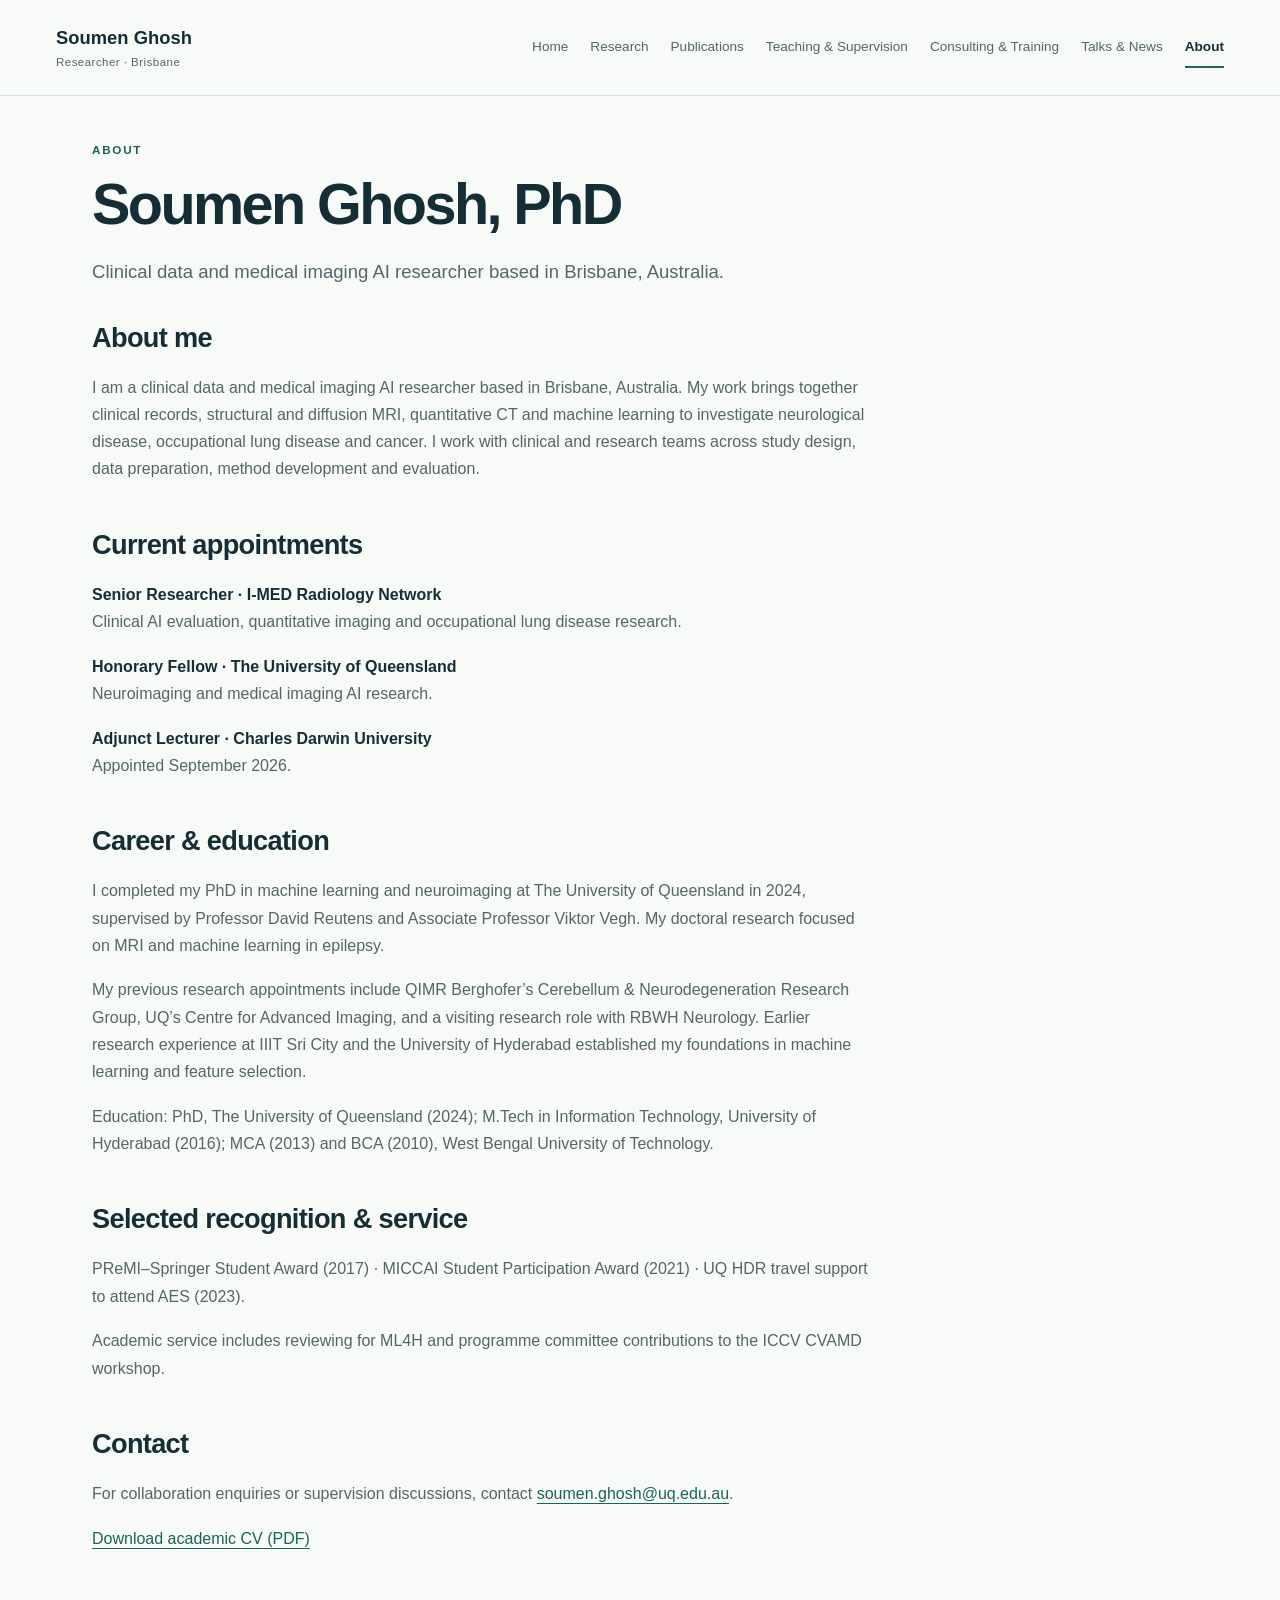
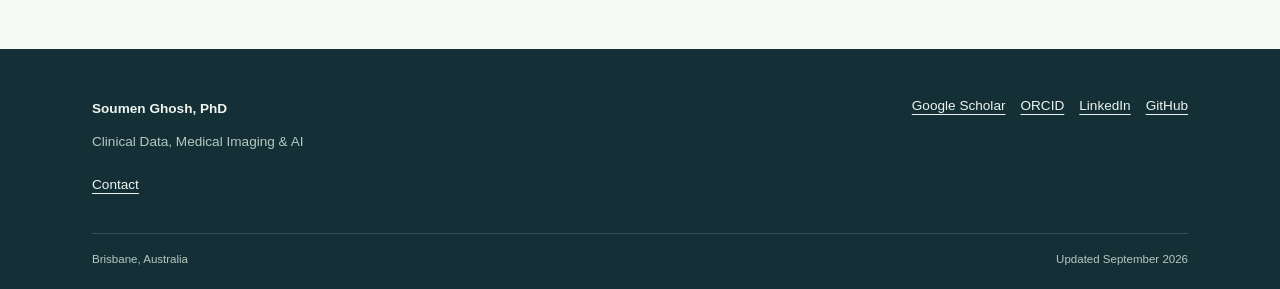
==== commit 607b8750: "Align website content, page styling and navigation across all pages" ====
--- a/about.html
+++ b/about.html
@@ -1,5 +1,5 @@
-<!doctype html><html lang="en"><head><meta charset="utf-8"><meta name="viewport" content="width=device-width,initial-scale=1"><title>About | Soumen Ghosh</title><meta name="description" content="Biography, academic appointments, education and downloadable CV for Soumen Ghosh."><meta name="theme-color" content="#123c43"><meta property="og:title" content="About | Soumen Ghosh"><meta property="og:description" content="Biography, academic appointments, education and downloadable CV for Soumen Ghosh."><meta property="og:type" content="website"><link rel="icon" href="assets/favicon.svg" type="image/svg+xml"><link rel="stylesheet" href="assets/site.css?v=64add3d85b4a"><script src="assets/site.js" defer></script></head><body><a class="skip" href="#main">Skip to content</a><header class="site-header"><div class="nav-wrap"><a class="wordmark" href="index.html">Soumen Ghosh<span>Researcher · Brisbane</span></a><button class="menu-toggle" aria-expanded="false" aria-controls="navigation">Menu <span aria-hidden="true">☰</span></button><nav id="navigation" aria-label="Main navigation"><a href="index.html">Home</a><a href="research.html">Research</a><a href="publications.html">Publications</a><a href="teaching.html">Teaching & Supervision</a><a href="consulting.html">Consulting & Training</a><a href="news.html">Talks & News</a><a href="about.html" aria-current="page">About</a></nav></div></header><main id="main"><div class="page-heading"><p class="eyebrow">About</p><h1>Soumen Ghosh, PhD.</h1><p class="lede">Medical imaging AI researcher based in Brisbane, Australia.</p></div><div class="prose standalone"><h2>About me</h2>
-<p>I am a medical imaging AI researcher based in Brisbane, Australia. My work combines machine learning, structural and diffusion MRI, and quantitative CT to investigate neurological and occupational lung disease. I am particularly interested in how robust image analysis and careful clinical evaluation can turn imaging measurements into useful evidence.</p>
+<!doctype html><html lang="en"><head><meta charset="utf-8"><meta name="viewport" content="width=device-width,initial-scale=1"><title>About | Soumen Ghosh</title><meta name="description" content="Biography, academic appointments, education and downloadable CV for Soumen Ghosh."><meta name="theme-color" content="#123c43"><meta property="og:title" content="About | Soumen Ghosh"><meta property="og:description" content="Biography, academic appointments, education and downloadable CV for Soumen Ghosh."><meta property="og:type" content="website"><link rel="icon" href="assets/favicon.svg" type="image/svg+xml"><link rel="stylesheet" href="assets/site.css?v=4fae93cbd14b"><script src="assets/site.js?v=eca9dac3d146" defer></script></head><body><a class="skip" href="#main">Skip to content</a><header class="site-header"><div class="nav-wrap"><a class="wordmark" href="index.html">Soumen Ghosh<span>Researcher · Brisbane</span></a><button class="menu-toggle" aria-expanded="false" aria-controls="navigation">Menu <span aria-hidden="true">☰</span></button><nav id="navigation" aria-label="Main navigation"><a href="index.html">Home</a><a href="research.html">Research</a><a href="publications.html">Publications</a><a href="teaching.html">Teaching &amp; Supervision</a><a href="consulting.html">Consulting &amp; Training</a><a href="news.html">Talks &amp; News</a><a href="about.html" aria-current="page">About</a></nav></div></header><main id="main"><div class="page-heading"><p class="eyebrow">About</p><h1>Soumen Ghosh, PhD</h1><p class="lede">Clinical data and medical imaging AI researcher based in Brisbane, Australia.</p></div><div class="prose standalone"><h2>About me</h2>
+<p>I am a clinical data and medical imaging AI researcher based in Brisbane, Australia. My work brings together clinical records, structural and diffusion MRI, quantitative CT and machine learning to investigate neurological disease, occupational lung disease and cancer. I work with clinical and research teams across study design, data preparation, method development and evaluation.</p>
 <h2>Current appointments</h2>
 <p><strong>Senior Researcher · I-MED Radiology Network</strong><br>Clinical AI evaluation, quantitative imaging and occupational lung disease research.</p>
 <p><strong>Honorary Fellow · The University of Queensland</strong><br>Neuroimaging and medical imaging AI research.</p>
@@ -14,4 +14,4 @@
 <h2 id="contact">Contact</h2>
 <p>For collaboration enquiries or supervision discussions, contact <a class="" href="mailto:soumen.ghosh@uq.edu.au">soumen.ghosh@uq.edu.au</a>.</p>
 <p> <a class="" href="assets/Soumen_Ghosh_CV.pdf">Download academic CV (PDF)</a></p>
-</div></main><footer><div class="footer-inner"><div><a class="wordmark" href="index.html">Soumen Ghosh, PhD</a><p>Medical Imaging AI &amp; Quantitative Imaging</p><a href="about.html#contact">Contact</a></div><div class="footer-links"><a class="" href="https://scholar.google.co.in/citations?user=yuB4f7IAAAAJ&amp;hl=en">Google Scholar</a><a class="" href="https://orcid.org/0000-0002-8360-5309">ORCID</a><a class="" href="https://www.linkedin.com/in/soumen-ghosh-aaa58ba4/">LinkedIn</a><a class="" href="https://github.com/soumenca">GitHub</a></div></div><div class="footer-bottom">Brisbane, Australia<span>Updated September 2026</span></div></footer></body></html>+</div></main><footer><div class="footer-inner"><div><a class="wordmark" href="index.html">Soumen Ghosh, PhD</a><p>Clinical Data, Medical Imaging &amp; AI</p><a href="about.html#contact">Contact</a></div><div class="footer-links"><a class="" href="https://scholar.google.co.in/citations?user=yuB4f7IAAAAJ&amp;hl=en">Google Scholar</a><a class="" href="https://orcid.org/0000-0002-8360-5309">ORCID</a><a class="" href="https://www.linkedin.com/in/soumen-ghosh-aaa58ba4/">LinkedIn</a><a class="" href="https://github.com/soumenca">GitHub</a></div></div><div class="footer-bottom">Brisbane, Australia<span>Updated September 2026</span></div></footer></body></html>
--- a/assets/site.css
+++ b/assets/site.css
@@ -1,4 +1,4 @@
-:root{--ink:#152e35;--muted:#53666a;--teal:#176559;--paper:#f8faf8;--line:#dce4df;--tint:#edf3ef}*{box-sizing:border-box}html{scroll-behavior:smooth;scroll-padding-top:115px}body{margin:0;font:16px/1.7 -apple-system,BlinkMacSystemFont,"Segoe UI",Arial,sans-serif;color:var(--ink);background:var(--paper)}a{color:var(--teal);text-underline-offset:4px}a:hover{color:#0a4039}button,input,select{font:inherit}h1,h2,h3,p{margin-top:0}h1{font-size:clamp(2.5rem,4.5vw,4.25rem);font-weight:650;letter-spacing:-.045em;line-height:1.12;margin-bottom:26px}h2{font-size:clamp(1.55rem,2.7vw,2.35rem);letter-spacing:-.025em;line-height:1.22;font-weight:600}h3{font-size:1.2rem;line-height:1.4;font-weight:600}p{margin-bottom:1.1rem}.skip{position:absolute;left:16px;top:-100px;background:white;padding:12px;z-index:20}.skip:focus{top:8px}:focus-visible{outline:3px solid #b56a22;outline-offset:5px}.site-header{background:rgba(248,250,248,.98);border-bottom:1px solid var(--line);position:sticky;top:0;z-index:10}.nav-wrap{max-width:1240px;margin:auto;padding:22px 36px;display:flex;align-items:center;justify-content:space-between;gap:24px}.wordmark{text-decoration:none;color:var(--ink);font-weight:650;font-size:1.15rem;white-space:nowrap}.wordmark span{display:block;font-size:.72rem;letter-spacing:.04em;font-weight:400;color:var(--muted)}nav{display:flex;gap:22px}nav a{font-size:.85rem;text-decoration:none;color:var(--muted);padding:8px 0}nav a[aria-current]{color:var(--ink);border-bottom:2px solid var(--teal);font-weight:650}.menu-toggle{display:none}main{max-width:1168px;margin:auto;padding:0 36px}.hero{display:grid;grid-template-columns:minmax(0,1fr) 240px;gap:70px;align-items:center;padding:85px 0 64px}.hero h1{font-size:clamp(2.5rem,4.1vw,3.75rem)}.hero h1 span{color:var(--teal)}.eyebrow{text-transform:uppercase;letter-spacing:.15em;font-size:.73rem;font-weight:650;color:var(--teal);margin-bottom:20px}.lede{font-size:1.16rem;line-height:1.75;color:var(--muted);max-width:760px}.profile img{display:block;width:240px;height:260px;object-fit:cover;border-radius:3px;background:var(--tint)}.profile p{font-size:.82rem;color:var(--muted);margin:14px 0 0}.profile a{font-size:.85rem}.button-row{display:flex;gap:12px;flex-wrap:wrap;margin-top:28px}.button{display:inline-flex;align-items:center;justify-content:center;padding:11px 20px;border-radius:3px;font-weight:600;font-size:.9rem;text-decoration:none;border:1px solid var(--teal);text-align:center}.primary{background:var(--teal);color:white}.primary:hover{color:white;background:#114d44}.secondary{background:transparent}.affiliations{display:grid;grid-template-columns:repeat(3,1fr);border-block:1px solid var(--line);padding:26px 0;gap:30px}.affiliations span{display:block;font-size:.77rem;color:var(--muted);margin-bottom:4px}.affiliations strong{font-size:.92rem;font-weight:600}.section{padding:70px 0;border-bottom:1px solid var(--line)}.section-top h2{max-width:600px;margin-bottom:35px}.theme-grid{display:grid;grid-template-columns:repeat(3,1fr);gap:22px}.theme-card{display:flex;flex-direction:column;text-decoration:none;color:var(--ink);padding:25px;background:white;border:1px solid var(--line);border-top:3px solid var(--teal);transition:transform .15s}.theme-card:hover{transform:translateY(-3px)}.number{font-size:.8rem;color:var(--teal);margin-bottom:25px}.theme-card p{font-size:.92rem;color:var(--muted)}.card-link{margin-top:auto;font-size:.82rem;color:var(--teal);padding-top:15px;display:flex;justify-content:space-between}.split{display:grid;grid-template-columns:1fr 1.25fr;gap:80px}.text-link{font-size:.9rem;font-weight:600}.news-list article{border-bottom:1px solid var(--line);padding:0 0 23px;margin-bottom:24px}.news-list article:last-child{border:0;margin:0}.news-list time,.pub-type{font-size:.73rem;color:var(--teal);letter-spacing:.04em}.news-list h3{margin:7px 0 10px}.news-list p{font-size:.93rem;color:var(--muted)}.collaboration{margin:60px 0 80px;background:var(--tint);padding:45px}.collaboration p:not(.eyebrow){max-width:730px;color:var(--muted)}footer{background:#142f35;color:#d8e2df;padding:45px 36px 20px}footer a,footer .wordmark{color:#eef5f1}footer a:hover{color:white}.footer-inner,.footer-bottom{max-width:1096px;margin:auto;display:flex;justify-content:space-between;gap:30px}.footer-inner p{font-size:.85rem;margin-top:8px;color:#b5c9c2}.footer-inner a{font-size:.85rem}.footer-links{display:flex;gap:15px;flex-wrap:wrap;align-content:start;max-width:430px}.footer-bottom{margin-top:35px;padding-top:16px;border-top:1px solid #365057;font-size:.72rem;color:#b5c9c2}.page-heading{padding:70px 0 42px;max-width:850px}.reading-layout{display:grid;grid-template-columns:220px 1fr;gap:60px;padding-bottom:75px}.section-nav{display:flex;flex-direction:column;gap:20px;border-top:1px solid var(--line);padding-top:24px;align-self:start}.section-nav a{font-size:.9rem}.prose{max-width:780px}.prose h2{font-size:1.7rem;margin-top:45px;margin-bottom:20px}.prose h2:first-child{margin-top:0}.prose h3{margin-top:28px}.prose p{color:var(--muted)}.prose strong{color:var(--ink);font-weight:600}.prose ul{padding-left:22px}.standalone{padding-bottom:80px}.news-prose p{padding:17px 0 23px;border-bottom:1px solid var(--line)}.news-prose p strong{display:inline-block;margin-bottom:7px}.filters{display:grid;grid-template-columns:1.6fr 1fr;gap:20px;background:var(--tint);padding:22px;margin-bottom:20px}.filters label{font-size:.8rem;font-weight:600}.filters input,.filters select{display:block;width:100%;padding:11px 12px;margin-top:7px;border:1px solid #9cafaa;border-radius:2px;background:white;color:var(--ink)}#result-count{font-size:.8rem;color:var(--muted)}.publications{padding-bottom:65px}.publication{padding:25px 0;border-bottom:1px solid var(--line)}.publication h2{font-size:1.15rem;line-height:1.5;max-width:950px;margin-bottom:10px;letter-spacing:-.005em}.publication p{font-size:.92rem;margin:5px 0;color:var(--muted)}.publication .pub-type{color:var(--teal);font-size:.73rem;margin-bottom:12px}.publication .text-link{display:inline-block;margin-top:8px}[hidden]{display:none!important}@media(max-width:1000px){nav{gap:13px}nav a{font-size:.77rem}.hero{gap:35px}.nav-wrap{padding-inline:24px}}@media(max-width:800px){.nav-wrap{flex-wrap:wrap;padding:16px 22px}.menu-toggle{display:block;border:1px solid var(--line);background:transparent;color:var(--ink);padding:7px 11px;font-size:.85rem;border-radius:3px}nav{display:none;width:100%;flex-direction:column;gap:3px;padding-bottom:10px}nav.open{display:flex}nav a{font-size:.95rem;padding:9px}nav a[aria-current]{border:0;background:var(--tint)}main{padding-inline:24px}.hero{grid-template-columns:1fr 160px;gap:25px;padding:50px 0}.profile img{width:160px;height:180px}.hero h1{font-size:2.6rem}.theme-grid{grid-template-columns:1fr}.theme-card{padding:24px}.number{margin-bottom:12px}.split{gap:35px;grid-template-columns:1fr}.reading-layout{grid-template-columns:1fr;gap:35px}.section-nav{gap:12px}.affiliations{gap:15px}.footer-inner{flex-direction:column}.page-heading{padding-top:45px}}@media(max-width:550px){.hero{grid-template-columns:1fr;gap:30px}.hero h1{font-size:2.5rem}.profile{display:flex;align-items:center;gap:18px;flex-wrap:wrap}.profile img{width:86px;height:100px}.profile p{margin:0}.profile a{margin-left:auto}.affiliations{grid-template-columns:1fr;padding:22px 0;gap:19px}.section{padding:45px 0}.collaboration{padding:27px;margin:38px 0 50px}.filters{grid-template-columns:1fr;padding:18px}.footer-bottom{flex-direction:column;gap:5px}.lede{font-size:1.05rem}.button{padding:11px 16px}.page-heading h1{font-size:2.55rem}}@media(prefers-reduced-motion:reduce){html{scroll-behavior:auto}*{transition:none!important}}
+:root{--ink:#152e35;--muted:#53666a;--teal:#176559;--paper:#f8faf8;--line:#dce4df;--tint:#edf3ef}*{box-sizing:border-box}html{scroll-behavior:smooth;scroll-padding-top:115px}body{margin:0;font:16px/1.7 -apple-system,BlinkMacSystemFont,"Segoe UI",Arial,sans-serif;color:var(--ink);background:var(--paper)}a{color:var(--teal);text-underline-offset:4px}a:hover{color:#0a4039}button,input,select{font:inherit}h1,h2,h3,p{margin-top:0}h1{font-size:clamp(2.5rem,4.5vw,4.25rem);font-weight:650;letter-spacing:-.045em;line-height:1.12;margin-bottom:26px}h2{font-size:clamp(1.55rem,2.7vw,2.35rem);letter-spacing:-.025em;line-height:1.22;font-weight:600}h3{font-size:1.2rem;line-height:1.4;font-weight:600}p{margin-bottom:1.1rem}.skip{position:absolute;left:16px;top:-100px;background:white;padding:12px;z-index:20}.skip:focus{top:8px}:focus-visible{outline:3px solid #b56a22;outline-offset:5px}.site-header{background:rgba(248,250,248,.98);border-bottom:1px solid var(--line);position:sticky;top:0;z-index:10}.nav-wrap{max-width:1240px;margin:auto;padding:22px 36px;display:flex;align-items:center;justify-content:space-between;gap:24px}.wordmark{text-decoration:none;color:var(--ink);font-weight:650;font-size:1.15rem;white-space:nowrap}.wordmark span{display:block;font-size:.72rem;letter-spacing:.04em;font-weight:400;color:var(--muted)}nav{display:flex;gap:22px}nav a{font-size:.85rem;text-decoration:none;color:var(--muted);padding:8px 0}nav a[aria-current]{color:var(--ink);border-bottom:2px solid var(--teal);font-weight:650}.menu-toggle{display:none}main{max-width:1168px;margin:auto;padding:0 36px}.hero{display:grid;grid-template-columns:minmax(0,1fr) 240px;gap:70px;align-items:center;padding:85px 0 64px}.hero h1{font-size:clamp(2.5rem,4.1vw,3.75rem)}.hero h1 span{color:var(--teal)}.eyebrow{text-transform:uppercase;letter-spacing:.15em;font-size:.73rem;font-weight:650;color:var(--teal);margin-bottom:20px}.lede{font-size:1.16rem;line-height:1.75;color:var(--muted);max-width:760px}.profile img{display:block;width:240px;height:260px;object-fit:cover;border-radius:3px;background:var(--tint)}.profile p{font-size:.82rem;color:var(--muted);margin:14px 0 0}.profile a{font-size:.85rem}.button-row{display:flex;gap:12px;flex-wrap:wrap;margin-top:28px}.button{display:inline-flex;align-items:center;justify-content:center;padding:11px 20px;border-radius:3px;font-weight:600;font-size:.9rem;text-decoration:none;border:1px solid var(--teal);text-align:center}.primary{background:var(--teal);color:white}.primary:hover{color:white;background:#114d44}.secondary{background:transparent}.affiliations{display:grid;grid-template-columns:repeat(3,1fr);border-block:1px solid var(--line);padding:26px 0;gap:30px}.affiliations span{display:block;font-size:.77rem;color:var(--muted);margin-bottom:4px}.affiliations strong{font-size:.92rem;font-weight:600}.section{padding:70px 0;border-bottom:1px solid var(--line)}.section-top h2{max-width:600px;margin-bottom:35px}.theme-grid{display:grid;grid-template-columns:repeat(3,1fr);gap:22px}.theme-card{display:flex;flex-direction:column;text-decoration:none;color:var(--ink);padding:25px;background:white;border:1px solid var(--line);border-top:3px solid var(--teal);transition:transform .15s}.theme-card:hover{transform:translateY(-3px)}.number{font-size:.8rem;color:var(--teal);margin-bottom:25px}.theme-card p{font-size:.92rem;color:var(--muted)}.card-link{margin-top:auto;font-size:.82rem;color:var(--teal);padding-top:15px;display:flex;justify-content:space-between}.split{display:grid;grid-template-columns:1fr 1.25fr;gap:80px}.text-link{font-size:.9rem;font-weight:600}.news-list article{border-bottom:1px solid var(--line);padding:0 0 23px;margin-bottom:24px}.news-list article:last-child{border:0;margin:0}.news-list time,.pub-type{font-size:.73rem;color:var(--teal);letter-spacing:.04em}.news-list h3{margin:7px 0 10px}.news-list p{font-size:.93rem;color:var(--muted)}.collaboration{margin:60px 0 80px;background:var(--tint);padding:45px}.collaboration p:not(.eyebrow){max-width:730px;color:var(--muted)}footer{background:#142f35;color:#d8e2df;padding:45px 36px 20px}footer a,footer .wordmark{color:#eef5f1}footer a:hover{color:white}.footer-inner,.footer-bottom{max-width:1096px;margin:auto;display:flex;justify-content:space-between;gap:30px}.footer-inner p{font-size:.85rem;margin-top:8px;color:#b5c9c2}.footer-inner a{font-size:.85rem}.footer-links{display:flex;gap:15px;flex-wrap:wrap;align-content:start;max-width:430px}.footer-bottom{margin-top:35px;padding-top:16px;border-top:1px solid #365057;font-size:.72rem;color:#b5c9c2}.page-heading{padding:44px 0 32px;max-width:900px}.page-heading .eyebrow{margin-bottom:12px}.page-heading h1{margin-bottom:20px}.page-heading .lede{margin-bottom:0}.reading-layout{display:grid;grid-template-columns:220px 1fr;gap:60px;padding-bottom:75px}.section-nav{display:flex;flex-direction:column;gap:20px;border-top:1px solid var(--line);padding-top:24px;align-self:start}.section-nav a{font-size:.9rem}.prose{max-width:780px}.prose h2{font-size:1.7rem;margin-top:45px;margin-bottom:20px}.prose h2:first-child{margin-top:0}.prose h3{margin-top:28px}.prose p{color:var(--muted)}.prose strong{color:var(--ink);font-weight:600}.prose ul{padding-left:22px}.standalone{padding-bottom:80px}.news-prose p{padding:17px 0 23px;border-bottom:1px solid var(--line)}.news-prose p strong{display:inline-block;margin-bottom:7px}.filters{display:grid;grid-template-columns:1.6fr 1fr;gap:20px;background:var(--tint);padding:22px;margin-bottom:20px}.filters label{font-size:.8rem;font-weight:600}.filters input,.filters select{display:block;width:100%;padding:11px 12px;margin-top:7px;border:1px solid #9cafaa;border-radius:2px;background:white;color:var(--ink)}#result-count{font-size:.8rem;color:var(--muted)}.publications{padding-bottom:65px}.publication{padding:25px 0;border-bottom:1px solid var(--line)}.publication h2{font-size:1.15rem;line-height:1.5;max-width:950px;margin-bottom:10px;letter-spacing:-.005em}.publication p{font-size:.92rem;margin:5px 0;color:var(--muted)}.publication .pub-type{color:var(--teal);font-size:.73rem;margin-bottom:12px}.publication .text-link{display:inline-block;margin-top:8px}[hidden]{display:none!important}@media(max-width:1000px){nav{gap:13px}nav a{font-size:.77rem}.hero{gap:35px}.nav-wrap{padding-inline:24px}}@media(max-width:800px){.nav-wrap{flex-wrap:wrap;padding:16px 22px}.menu-toggle{display:block;border:1px solid var(--line);background:transparent;color:var(--ink);padding:7px 11px;font-size:.85rem;border-radius:3px}nav{display:none;width:100%;flex-direction:column;gap:3px;padding-bottom:10px}nav.open{display:flex}nav a{font-size:.95rem;padding:9px}nav a[aria-current]{border:0;background:var(--tint)}main{padding-inline:24px}.hero{grid-template-columns:1fr 160px;gap:25px;padding:50px 0}.profile img{width:160px;height:180px}.hero h1{font-size:2.6rem}.theme-grid{grid-template-columns:1fr}.theme-card{padding:24px}.number{margin-bottom:12px}.split{gap:35px;grid-template-columns:1fr}.reading-layout{grid-template-columns:1fr;gap:35px}.section-nav{gap:12px}.affiliations{gap:15px}.footer-inner{flex-direction:column}.page-heading{padding-top:45px}}@media(max-width:550px){.hero{grid-template-columns:1fr;gap:30px}.hero h1{font-size:2.5rem}.profile{display:flex;align-items:center;gap:18px;flex-wrap:wrap}.profile img{width:86px;height:100px}.profile p{margin:0}.profile a{margin-left:auto}.affiliations{grid-template-columns:1fr;padding:22px 0;gap:19px}.section{padding:45px 0}.collaboration{padding:27px;margin:38px 0 50px}.filters{grid-template-columns:1fr;padding:18px}.footer-bottom{flex-direction:column;gap:5px}.lede{font-size:1.05rem}.button{padding:11px 16px}.page-heading h1{font-size:2.55rem}}@media(prefers-reduced-motion:reduce){html{scroll-behavior:auto}*{transition:none!important}}
 
 @media(max-width:800px){nav{display:flex}.js nav{display:none}.js nav.open{display:flex}.menu-toggle{display:none}.js .menu-toggle{display:block}}
 
@@ -10,7 +10,7 @@
 .home .button-row{margin-top:20px}
 .home .affiliations{padding:18px 0}
 .home .section{padding:36px 0}
-.home .section-top h2{max-width:none;margin-bottom:24px}
+.home .section-top{display:flex;align-items:flex-end;justify-content:space-between;gap:20px;margin-bottom:22px}.home .section-top h2{max-width:none;margin-bottom:0}.home .section-top>.text-link{flex-shrink:0;margin-bottom:3px}
 .home .theme-grid{gap:18px}
 .home .theme-card{padding:20px}
 .home .number{margin-bottom:12px}
@@ -24,7 +24,7 @@
 .home .collaboration{margin:32px 0 40px;padding:28px 32px}
 .home .collaboration h2{margin-bottom:14px}
 .home .collaboration p:not(.eyebrow){max-width:850px;margin-bottom:0}
-@media(max-width:800px){.home .hero{gap:24px;padding:32px 0}.home .split{grid-template-columns:1fr;gap:20px}.home .section{padding:30px 0}}
+@media(max-width:800px){.home .section-top{align-items:flex-start;flex-direction:column;gap:12px}.home .hero{gap:24px;padding:32px 0}.home .split{grid-template-columns:1fr;gap:20px}.home .section{padding:30px 0}}
 @media(max-width:550px){.home .hero{gap:22px;padding:28px 0}.home .hero h1{font-size:2.2rem}.home .affiliations{gap:14px}.home .collaboration{padding:24px;margin:26px 0 32px}}
 
 .home .profile img{object-position:center 20%}
@@ -98,7 +98,7 @@
 .engagement-process h3{font-size:1rem;margin-bottom:8px}
 .engagement-process p{color:var(--muted);font-size:.88rem;line-height:1.6;margin-bottom:0}
 .course-panel{margin-top:32px;padding:26px 30px;background:var(--tint);border:1px solid var(--line);border-radius:6px;display:grid;grid-template-columns:minmax(0,1fr) auto;gap:32px;align-items:center}
-.status-label{display:inline-block;font-size:.72rem;font-weight:600;border:1px solid #c5b68e;border-radius:3px;background:#fff8e9;padding:3px 9px;color:#685327;margin-bottom:12px}
+.status-label{display:inline-block;font-size:.72rem;font-weight:600;border:1px solid #bed8cc;border-radius:3px;background:#e8f3ed;padding:3px 9px;color:#176559;margin-bottom:12px}
 .course-panel h2{font-size:1.65rem;margin-bottom:12px}
 .course-panel p:not(.status-label){font-size:.94rem;color:var(--muted);max-width:720px}
 .course-panel p:last-child{margin-bottom:0}
